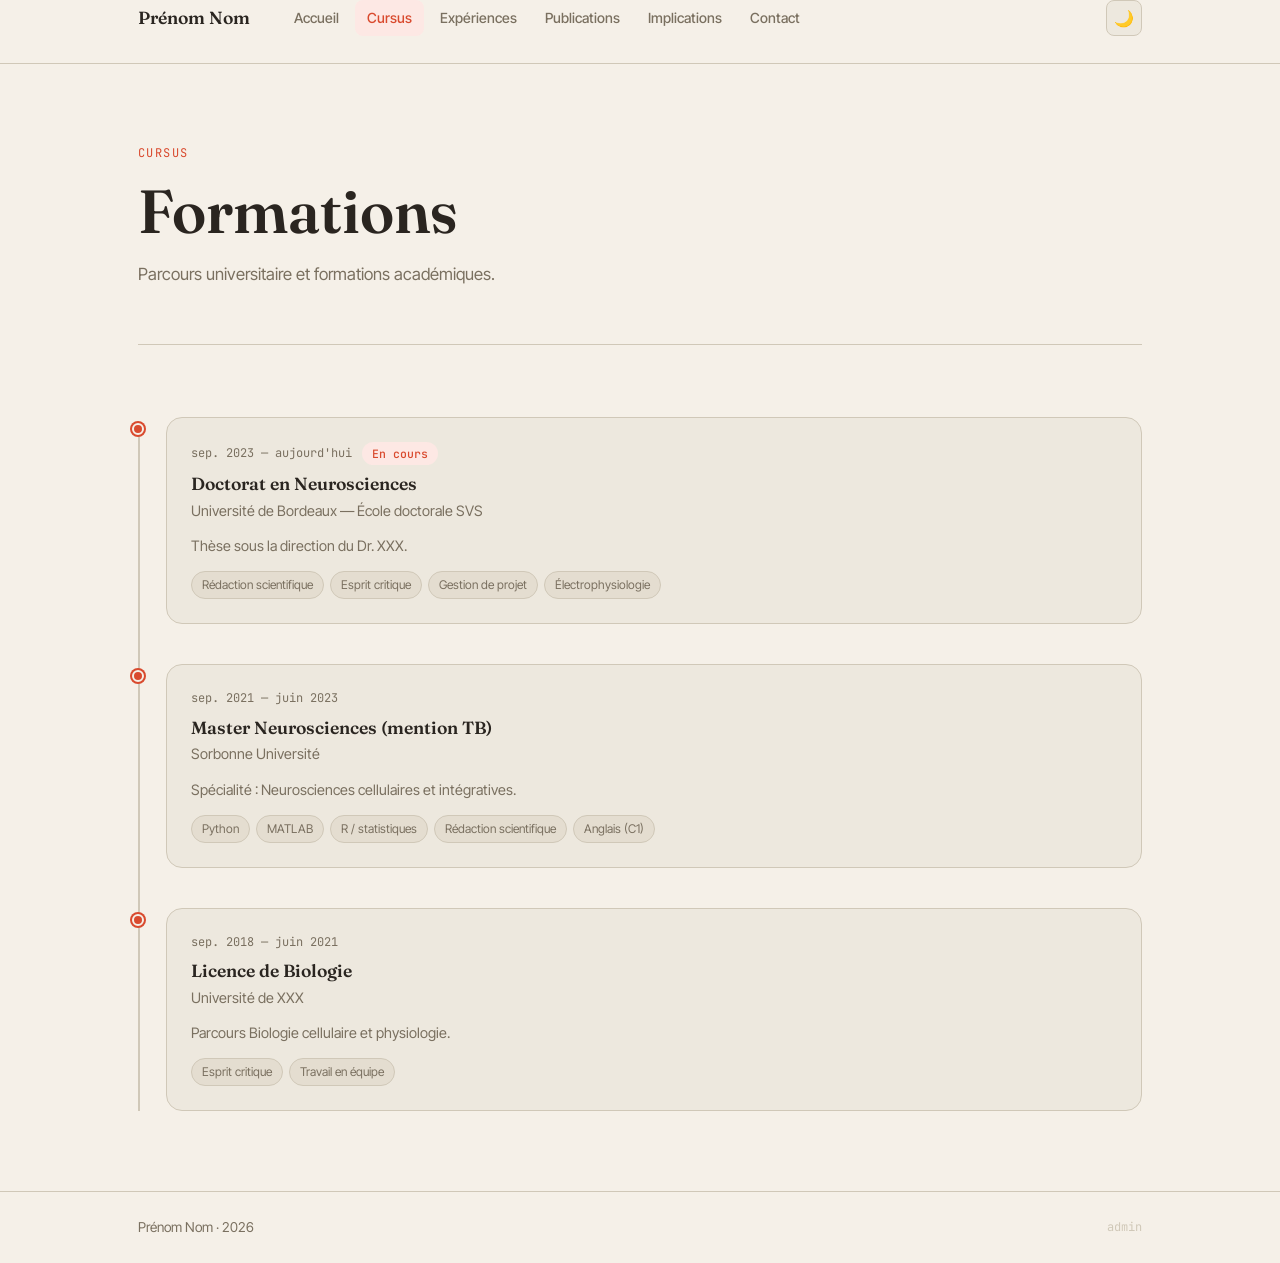
==== cursus.html @ 90a1e003 "commit de la v2" ====
<!DOCTYPE html>
<html lang="fr" data-theme="light">
<head>
  <meta charset="UTF-8">
  <meta name="viewport" content="width=device-width, initial-scale=1.0">
  <meta name="description" content="Cursus universitaire et formations">
  <title>Cursus — Portfolio</title>
  <link rel="preconnect" href="https://fonts.googleapis.com">
  <link rel="preconnect" href="https://fonts.gstatic.com" crossorigin>
  <link href="https://fonts.googleapis.com/css2?family=Fraunces:ital,opsz,wght@0,9..144,300..700;1,9..144,300..700&family=Inter+Tight:wght@400;500;600&family=JetBrains+Mono:wght@400;500&display=swap" rel="stylesheet">
  <link rel="stylesheet" href="style.css">
</head>
<body data-page="cursus">
  <header id="site-header"></header>
  <main id="main-content"></main>
  <footer id="site-footer"></footer>
  <div id="admin-panel"></div>
  <div id="toast-container" aria-live="polite"></div>
  <script src="app.js" defer></script>
</body>
</html>
---- style.css ----
/* =========================================================
   DESIGN TOKENS
   ========================================================= */
:root {
  --font-serif:  'Fraunces', Georgia, serif;
  --font-sans:   'Inter Tight', system-ui, sans-serif;
  --font-mono:   'JetBrains Mono', 'Fira Code', monospace;

  /* Light palette */
  --bg:          #f5f0e8;
  --surface:     #ede8de;
  --surface-2:   #e4ddd0;
  --border:      #d0c8b8;
  --text:        #2a2520;
  --text-muted:  #7a7060;
  --accent:      #d94a2e;
  --accent-2:    #1b4cf0;
  --accent-bg:   #fde8e4;
  --accent-2-bg: #e4ecff;

  --header-h:    64px;
  --radius:      8px;
  --radius-lg:   16px;
  --shadow:      0 2px 12px rgba(42,37,32,.08);
  --shadow-lg:   0 8px 40px rgba(42,37,32,.12);

  --transition:  .2s ease;
}

[data-theme="dark"] {
  --bg:          #141210;
  --surface:     #1e1b18;
  --surface-2:   #252220;
  --border:      #342f28;
  --text:        #e8e4dc;
  --text-muted:  #9a9080;
  --accent:      #ff6a4d;
  --accent-2:    #7aa2ff;
  --accent-bg:   #2a1a16;
  --accent-2-bg: #141e38;
}

/* =========================================================
   RESET & BASE
   ========================================================= */
*, *::before, *::after { box-sizing: border-box; margin: 0; padding: 0; }

html { scroll-behavior: smooth; scroll-padding-top: calc(var(--header-h) + 24px); }

body {
  font-family: var(--font-sans);
  font-size: clamp(15px, 1.6vw, 17px);
  background: var(--bg);
  color: var(--text);
  line-height: 1.65;
  min-height: 100vh;
  transition: background var(--transition), color var(--transition);
}

a { color: var(--accent-2); text-decoration: none; }
a:hover { text-decoration: underline; }

img { display: block; max-width: 100%; }

ul, ol { list-style: none; }

/* =========================================================
   TYPOGRAPHY
   ========================================================= */
h1, h2, h3, h4 {
  font-family: var(--font-serif);
  font-weight: 600;
  line-height: 1.2;
  color: var(--text);
}

h1 { font-size: clamp(2.4rem, 5vw, 3.8rem); }
h2 { font-size: clamp(1.8rem, 3vw, 2.4rem); }
h3 { font-size: clamp(1.2rem, 2vw, 1.5rem); }
h4 { font-size: 1rem; font-weight: 600; font-family: var(--font-sans); }

.mono { font-family: var(--font-mono); font-size: .82em; }

/* =========================================================
   LAYOUT
   ========================================================= */
.container {
  max-width: 1100px;
  margin: 0 auto;
  padding: 0 clamp(16px, 4vw, 48px);
}

.section {
  padding: clamp(64px, 8vw, 100px) 0;
}

.section-label {
  font-family: var(--font-mono);
  font-size: .75rem;
  text-transform: uppercase;
  letter-spacing: .12em;
  color: var(--accent);
  margin-bottom: 8px;
}

.section-title {
  margin-bottom: clamp(32px, 5vw, 56px);
}

.section-title h2 {
  margin-bottom: 4px;
}

.section-title p {
  color: var(--text-muted);
  max-width: 540px;
}

/* =========================================================
   HEADER & NAV
   ========================================================= */
#site-header {
  position: sticky;
  top: 0;
  z-index: 100;
  height: var(--header-h);
  background: var(--bg);
  border-bottom: 1px solid var(--border);
  backdrop-filter: blur(12px);
  -webkit-backdrop-filter: blur(12px);
  background: color-mix(in srgb, var(--bg) 85%, transparent);
}

.header-inner {
  display: flex;
  align-items: center;
  height: 100%;
  gap: 32px;
}

.brand {
  font-family: var(--font-serif);
  font-size: 1.1rem;
  font-weight: 600;
  color: var(--text);
  white-space: nowrap;
  flex-shrink: 0;
  cursor: default;
  user-select: none;
}
.brand:hover { text-decoration: none; color: var(--text); }

.nav {
  display: flex;
  align-items: center;
  gap: 4px;
  flex: 1;
}

.nav-link {
  font-size: .875rem;
  font-weight: 500;
  color: var(--text-muted);
  padding: 6px 12px;
  border-radius: var(--radius);
  transition: color var(--transition), background var(--transition);
  white-space: nowrap;
}

.nav-link:hover {
  color: var(--text);
  background: var(--surface);
  text-decoration: none;
}

.nav-link.active {
  color: var(--accent);
  background: var(--accent-bg);
}

.header-actions {
  display: flex;
  align-items: center;
  gap: 8px;
  margin-left: auto;
}

.btn-icon {
  width: 36px;
  height: 36px;
  border-radius: var(--radius);
  border: 1px solid var(--border);
  background: var(--surface);
  color: var(--text-muted);
  cursor: pointer;
  display: flex;
  align-items: center;
  justify-content: center;
  font-size: 1rem;
  transition: background var(--transition), color var(--transition);
}

.btn-icon:hover {
  background: var(--surface-2);
  color: var(--text);
}

/* Mobile nav */
.nav-toggle {
  display: none;
  width: 36px;
  height: 36px;
  border-radius: var(--radius);
  border: 1px solid var(--border);
  background: var(--surface);
  color: var(--text);
  cursor: pointer;
  align-items: center;
  justify-content: center;
  font-size: 1.2rem;
  margin-left: auto;
}

@media (max-width: 768px) {
  .nav {
    display: none;
    position: absolute;
    top: var(--header-h);
    left: 0;
    right: 0;
    background: var(--bg);
    border-bottom: 1px solid var(--border);
    flex-direction: column;
    padding: 12px 16px;
    gap: 4px;
    align-items: stretch;
  }
  .nav.open { display: flex; }
  .nav-toggle { display: flex; }
  .header-actions { margin-left: 0; }
}

/* =========================================================
   FOOTER
   ========================================================= */
#site-footer {
  border-top: 1px solid var(--border);
  padding: 24px 0;
  color: var(--text-muted);
  font-size: .85rem;
}

.footer-inner {
  display: flex;
  align-items: center;
  justify-content: space-between;
  gap: 16px;
  flex-wrap: wrap;
}

.footer-hint {
  font-family: var(--font-mono);
  font-size: .75rem;
  color: var(--border);
  cursor: default;
}

/* =========================================================
   PAGE HERO (inner pages)
   ========================================================= */
.page-hero {
  padding: clamp(48px, 7vw, 80px) 0 clamp(40px, 5vw, 56px);
  border-bottom: 1px solid var(--border);
  margin-bottom: clamp(48px, 7vw, 72px);
}

.page-hero .section-label { margin-bottom: 12px; }
.page-hero h1 { margin-bottom: 12px; }
.page-hero p { color: var(--text-muted); max-width: 600px; font-size: 1.05rem; }

/* =========================================================
   HOME — HERO
   ========================================================= */
.hero {
  padding: clamp(72px, 10vw, 120px) 0 clamp(56px, 7vw, 80px);
}

.hero-inner {
  display: grid;
  grid-template-columns: 1fr auto;
  gap: 48px;
  align-items: start;
}

.hero-status {
  display: inline-flex;
  align-items: center;
  gap: 8px;
  background: var(--surface);
  border: 1px solid var(--border);
  padding: 6px 14px;
  border-radius: 100px;
  font-size: .8rem;
  font-family: var(--font-mono);
  margin-bottom: 24px;
  color: var(--text-muted);
}

.pulse {
  width: 8px;
  height: 8px;
  border-radius: 50%;
  background: #22c55e;
  flex-shrink: 0;
  animation: pulse 2s infinite;
}

@keyframes pulse {
  0%, 100% { opacity: 1; transform: scale(1); }
  50% { opacity: .5; transform: scale(.8); }
}

.hero h1 { margin-bottom: 24px; }

.hero-meta {
  display: flex;
  flex-direction: column;
  gap: 6px;
  margin-bottom: 32px;
}

.hero-meta-item {
  display: flex;
  align-items: center;
  gap: 10px;
  font-size: .875rem;
  color: var(--text-muted);
}

.hero-meta-item .icon { font-size: 1rem; }

.hero-cta {
  display: flex;
  gap: 12px;
  flex-wrap: wrap;
}

.btn {
  display: inline-flex;
  align-items: center;
  gap: 8px;
  padding: 10px 20px;
  border-radius: var(--radius);
  font-size: .875rem;
  font-weight: 500;
  cursor: pointer;
  transition: all var(--transition);
  border: 1px solid transparent;
  text-decoration: none;
  font-family: var(--font-sans);
}

.btn-primary {
  background: var(--accent);
  color: #fff;
}
.btn-primary:hover {
  opacity: .9;
  text-decoration: none;
  color: #fff;
}

.btn-secondary {
  background: var(--surface);
  border-color: var(--border);
  color: var(--text);
}
.btn-secondary:hover {
  background: var(--surface-2);
  text-decoration: none;
  color: var(--text);
}

.hero-aside {
  padding: 20px;
  background: var(--surface);
  border: 1px solid var(--border);
  border-radius: var(--radius-lg);
  min-width: 220px;
}

.hero-aside-title {
  font-family: var(--font-mono);
  font-size: .7rem;
  text-transform: uppercase;
  letter-spacing: .1em;
  color: var(--text-muted);
  margin-bottom: 12px;
}

.hero-fact {
  display: flex;
  gap: 10px;
  padding: 8px 0;
  border-bottom: 1px solid var(--border);
  font-size: .82rem;
}
.hero-fact:last-child { border-bottom: none; }
.hero-fact-label { color: var(--text-muted); min-width: 60px; flex-shrink: 0; }
.hero-fact-value { font-weight: 500; word-break: break-all; }

@media (max-width: 768px) {
  .hero-inner { grid-template-columns: 1fr; }
  .hero-aside { display: none; }
}

/* =========================================================
   ABOUT
   ========================================================= */
.about-grid {
  display: grid;
  grid-template-columns: 1fr 320px;
  gap: 48px;
  align-items: start;
}

.about-text p {
  margin-bottom: 16px;
  font-size: 1.05rem;
  line-height: 1.75;
}
.about-text p:last-child { margin-bottom: 0; }

.about-facts {
  background: var(--surface);
  border: 1px solid var(--border);
  border-radius: var(--radius-lg);
  padding: 20px;
}

.about-fact {
  display: flex;
  flex-direction: column;
  padding: 10px 0;
  border-bottom: 1px solid var(--border);
  font-size: .85rem;
}
.about-fact:last-child { border-bottom: none; }
.about-fact-label {
  font-family: var(--font-mono);
  font-size: .7rem;
  text-transform: uppercase;
  letter-spacing: .08em;
  color: var(--text-muted);
  margin-bottom: 2px;
}
.about-fact-value { font-weight: 500; }

@media (max-width: 768px) {
  .about-grid { grid-template-columns: 1fr; }
}

/* =========================================================
   SKILLS
   ========================================================= */
.skills-layout {
  display: grid;
  grid-template-columns: 1fr 1fr;
  gap: 32px;
  align-items: start;
}

.graph-container {
  background: var(--surface);
  border: 1px solid var(--border);
  border-radius: var(--radius-lg);
  overflow: hidden;
  position: relative;
  height: 400px;
}

.graph-hint {
  position: absolute;
  bottom: 12px;
  left: 0;
  right: 0;
  text-align: center;
  font-size: .72rem;
  color: var(--text-muted);
  font-family: var(--font-mono);
  pointer-events: none;
}

.graph-container svg { width: 100%; height: 100%; }

.skill-categories { display: flex; flex-direction: column; gap: 16px; }

.skill-card {
  background: var(--surface);
  border: 1px solid var(--border);
  border-radius: var(--radius-lg);
  padding: 20px;
}

.skill-card-title {
  font-size: .75rem;
  font-family: var(--font-mono);
  text-transform: uppercase;
  letter-spacing: .1em;
  color: var(--text-muted);
  margin-bottom: 14px;
}

.skill-tags {
  display: flex;
  flex-wrap: wrap;
  gap: 8px;
}

.skill-tag {
  display: inline-flex;
  align-items: center;
  gap: 6px;
  padding: 5px 12px;
  border-radius: 100px;
  font-size: .8rem;
  font-weight: 500;
  cursor: pointer;
  transition: all var(--transition);
  border: 1px solid transparent;
}

.skill-tag[data-category="hard"] {
  background: var(--accent-bg);
  color: var(--accent);
  border-color: color-mix(in srgb, var(--accent) 20%, transparent);
}
.skill-tag[data-category="soft"] {
  background: var(--accent-2-bg);
  color: var(--accent-2);
  border-color: color-mix(in srgb, var(--accent-2) 20%, transparent);
}
.skill-tag[data-category="language"] {
  background: var(--surface-2);
  color: var(--text-muted);
  border-color: var(--border);
}

.skill-tag.selected, .skill-tag:hover {
  transform: scale(1.04);
  box-shadow: var(--shadow);
}

.skill-tag .level {
  font-family: var(--font-mono);
  font-size: .68rem;
  opacity: .7;
}

@media (max-width: 900px) {
  .skills-layout { grid-template-columns: 1fr; }
  .graph-container { height: 320px; }
}

/* =========================================================
   TIMELINE (Cursus & Experiences pages)
   ========================================================= */
.timeline {
  position: relative;
  padding-left: 28px;
}

.timeline::before {
  content: '';
  position: absolute;
  left: 0;
  top: 8px;
  bottom: 0;
  width: 2px;
  background: var(--border);
}

.timeline-item {
  position: relative;
  padding-bottom: 40px;
}
.timeline-item:last-child { padding-bottom: 0; }

.timeline-dot {
  position: absolute;
  left: -34px;
  top: 6px;
  width: 12px;
  height: 12px;
  border-radius: 50%;
  background: var(--accent);
  border: 2px solid var(--bg);
  box-shadow: 0 0 0 2px var(--accent);
}

.timeline-dot.ongoing {
  background: var(--accent);
  animation: pulse 2s infinite;
}

.timeline-card {
  background: var(--surface);
  border: 1px solid var(--border);
  border-radius: var(--radius-lg);
  padding: 24px;
  transition: box-shadow var(--transition), border-color var(--transition);
}

.timeline-card:hover {
  box-shadow: var(--shadow);
  border-color: var(--accent);
}

.timeline-card.dim { opacity: .4; }
.timeline-card.highlight { border-color: var(--accent); box-shadow: 0 0 0 2px var(--accent-bg); }

.timeline-meta {
  display: flex;
  align-items: center;
  gap: 10px;
  margin-bottom: 8px;
  flex-wrap: wrap;
}

.timeline-date {
  font-family: var(--font-mono);
  font-size: .75rem;
  color: var(--text-muted);
}

.timeline-badge {
  display: inline-block;
  padding: 2px 10px;
  border-radius: 100px;
  font-size: .72rem;
  font-weight: 500;
  font-family: var(--font-mono);
  background: var(--accent-bg);
  color: var(--accent);
}

.timeline-card h3 { margin-bottom: 4px; font-size: 1.1rem; }
.timeline-org { color: var(--text-muted); font-size: .9rem; margin-bottom: 12px; }
.timeline-org .location { font-family: var(--font-mono); font-size: .8rem; }

.timeline-desc { color: var(--text-muted); font-size: .9rem; line-height: 1.6; margin-bottom: 14px; }

.timeline-skills {
  display: flex;
  flex-wrap: wrap;
  gap: 6px;
}

.timeline-skill-tag {
  padding: 3px 10px;
  border-radius: 100px;
  font-size: .75rem;
  cursor: pointer;
  border: 1px solid var(--border);
  background: var(--surface-2);
  color: var(--text-muted);
  transition: all var(--transition);
}
.timeline-skill-tag:hover, .timeline-skill-tag.active {
  background: var(--accent-bg);
  color: var(--accent);
  border-color: var(--accent);
}

/* =========================================================
   PUBLICATIONS
   ========================================================= */
.pub-filters {
  display: flex;
  gap: 8px;
  flex-wrap: wrap;
  margin-bottom: 32px;
}

.pub-filter {
  padding: 6px 16px;
  border-radius: 100px;
  font-size: .82rem;
  font-weight: 500;
  border: 1px solid var(--border);
  background: var(--surface);
  color: var(--text-muted);
  cursor: pointer;
  transition: all var(--transition);
  font-family: var(--font-sans);
}
.pub-filter:hover, .pub-filter.active {
  background: var(--accent-bg);
  border-color: var(--accent);
  color: var(--accent);
}

.pub-list { display: flex; flex-direction: column; gap: 16px; }

.pub-card {
  background: var(--surface);
  border: 1px solid var(--border);
  border-radius: var(--radius-lg);
  padding: 24px;
  display: grid;
  grid-template-columns: 80px 1fr;
  gap: 20px;
  transition: box-shadow var(--transition), border-color var(--transition);
}

.pub-card:hover { box-shadow: var(--shadow); border-color: var(--accent-2); }
.pub-card.dim { opacity: .4; }
.pub-card.highlight { border-color: var(--accent-2); box-shadow: 0 0 0 2px var(--accent-2-bg); }

.pub-year {
  font-family: var(--font-serif);
  font-size: 2rem;
  font-weight: 600;
  color: var(--text-muted);
  line-height: 1;
  padding-top: 4px;
}

.pub-venue-badge {
  display: inline-block;
  padding: 2px 10px;
  border-radius: 100px;
  font-size: .72rem;
  font-family: var(--font-mono);
  background: var(--accent-2-bg);
  color: var(--accent-2);
  margin-bottom: 8px;
}
.pub-venue-badge.preprint { background: var(--surface-2); color: var(--text-muted); }

.pub-title { font-weight: 600; margin-bottom: 6px; font-size: 1rem; }
.pub-authors { font-size: .85rem; color: var(--text-muted); margin-bottom: 12px; font-style: italic; }

.pub-actions {
  display: flex;
  gap: 10px;
  align-items: center;
  flex-wrap: wrap;
}

.pub-link {
  display: inline-flex;
  align-items: center;
  gap: 5px;
  font-size: .8rem;
  font-weight: 500;
  padding: 5px 12px;
  border-radius: var(--radius);
  border: 1px solid var(--border);
  background: var(--surface-2);
  color: var(--text-muted);
  transition: all var(--transition);
}
.pub-link:hover {
  border-color: var(--accent-2);
  color: var(--accent-2);
  background: var(--accent-2-bg);
  text-decoration: none;
}

.pub-skills { display: flex; flex-wrap: wrap; gap: 5px; }

@media (max-width: 600px) {
  .pub-card { grid-template-columns: 1fr; gap: 8px; }
  .pub-year { font-size: 1.2rem; }
}

/* =========================================================
   IMPLICATIONS
   ========================================================= */
.impl-section-title {
  font-size: 1rem;
  font-family: var(--font-mono);
  text-transform: uppercase;
  letter-spacing: .1em;
  color: var(--text-muted);
  padding-bottom: 12px;
  border-bottom: 1px solid var(--border);
  margin-bottom: 20px;
  display: flex;
  align-items: center;
  gap: 10px;
}

.impl-section-title .icon { font-size: 1.1rem; }

.impl-group { margin-bottom: 48px; }
.impl-group:last-child { margin-bottom: 0; }

.impl-grid { display: flex; flex-direction: column; gap: 14px; }

.impl-card {
  background: var(--surface);
  border: 1px solid var(--border);
  border-radius: var(--radius-lg);
  padding: 20px 24px;
  display: flex;
  gap: 16px;
  align-items: flex-start;
  transition: box-shadow var(--transition);
}
.impl-card:hover { box-shadow: var(--shadow); }

.impl-icon {
  width: 40px;
  height: 40px;
  border-radius: var(--radius);
  display: flex;
  align-items: center;
  justify-content: center;
  font-size: 1.2rem;
  flex-shrink: 0;
}
.impl-icon.scientific { background: var(--accent-bg); }
.impl-icon.public { background: var(--accent-2-bg); }
.impl-icon.funding { background: color-mix(in srgb, #22c55e 15%, var(--bg)); }

.impl-body { flex: 1; min-width: 0; }
.impl-title { font-weight: 600; margin-bottom: 3px; }
.impl-org { font-size: .85rem; color: var(--text-muted); margin-bottom: 6px; }
.impl-role {
  display: inline-block;
  padding: 2px 10px;
  border-radius: 100px;
  font-size: .75rem;
  font-family: var(--font-mono);
  background: var(--surface-2);
  color: var(--text-muted);
  border: 1px solid var(--border);
  margin-bottom: 8px;
}
.impl-desc { font-size: .87rem; color: var(--text-muted); line-height: 1.55; }

.impl-date {
  font-family: var(--font-mono);
  font-size: .72rem;
  color: var(--text-muted);
  white-space: nowrap;
  flex-shrink: 0;
  padding-top: 4px;
}

/* Funding cards */
.funding-grid {
  display: grid;
  grid-template-columns: repeat(auto-fill, minmax(280px, 1fr));
  gap: 16px;
}

.funding-card {
  background: var(--surface);
  border: 1px solid var(--border);
  border-radius: var(--radius-lg);
  padding: 24px;
  border-left: 4px solid #22c55e;
  transition: box-shadow var(--transition);
}
.funding-card:hover { box-shadow: var(--shadow); }

.funding-amount {
  font-family: var(--font-serif);
  font-size: 1.5rem;
  font-weight: 600;
  color: var(--text);
  margin-bottom: 4px;
}

.funding-title { font-weight: 600; margin-bottom: 4px; font-size: .95rem; }
.funding-org { font-size: .83rem; color: var(--text-muted); margin-bottom: 10px; }
.funding-period { font-family: var(--font-mono); font-size: .75rem; color: var(--text-muted); }
.funding-desc { font-size: .85rem; color: var(--text-muted); margin-top: 10px; line-height: 1.5; }

/* =========================================================
   CONTACT
   ========================================================= */
.contact-grid {
  display: grid;
  grid-template-columns: 1fr 1fr;
  gap: 48px;
  align-items: start;
}

.contact-intro { font-size: 1.05rem; line-height: 1.75; color: var(--text-muted); margin-bottom: 24px; }

.contact-email-btn {
  display: inline-flex;
  align-items: center;
  gap: 10px;
  padding: 14px 24px;
  background: var(--accent);
  color: #fff;
  border-radius: var(--radius-lg);
  font-weight: 600;
  font-size: 1rem;
  transition: opacity var(--transition);
  margin-bottom: 32px;
}
.contact-email-btn:hover { opacity: .9; text-decoration: none; color: #fff; }

.social-links { display: flex; flex-direction: column; gap: 10px; }

.social-link {
  display: flex;
  align-items: center;
  gap: 14px;
  padding: 14px 18px;
  background: var(--surface);
  border: 1px solid var(--border);
  border-radius: var(--radius-lg);
  transition: all var(--transition);
}
.social-link:hover {
  border-color: var(--accent-2);
  background: var(--accent-2-bg);
  text-decoration: none;
}

.social-link-icon {
  width: 36px;
  height: 36px;
  background: var(--surface-2);
  border-radius: var(--radius);
  display: flex;
  align-items: center;
  justify-content: center;
  font-size: 1.1rem;
  flex-shrink: 0;
}

.social-link-info { flex: 1; }
.social-link-name { font-weight: 600; font-size: .9rem; color: var(--text); display: block; }
.social-link-handle { font-size: .8rem; color: var(--text-muted); font-family: var(--font-mono); }

.contact-aside {
  background: var(--surface);
  border: 1px solid var(--border);
  border-radius: var(--radius-lg);
  padding: 28px;
}
.contact-aside h3 { margin-bottom: 16px; font-size: 1.1rem; }

.contact-detail {
  display: flex;
  gap: 12px;
  padding: 10px 0;
  border-bottom: 1px solid var(--border);
  font-size: .87rem;
}
.contact-detail:last-child { border-bottom: none; }
.contact-detail-icon { font-size: 1rem; flex-shrink: 0; color: var(--text-muted); }
.contact-detail-content { flex: 1; }
.contact-detail-label { font-family: var(--font-mono); font-size: .7rem; text-transform: uppercase; letter-spacing: .08em; color: var(--text-muted); display: block; margin-bottom: 2px; }
.contact-detail-value { font-weight: 500; }

@media (max-width: 768px) {
  .contact-grid { grid-template-columns: 1fr; }
}

/* =========================================================
   SCROLL REVEAL
   ========================================================= */
.reveal {
  opacity: 0;
  transform: translateY(20px);
  transition: opacity .5s ease, transform .5s ease;
}
.reveal.visible {
  opacity: 1;
  transform: none;
}

/* =========================================================
   ADMIN — OVERLAY & PANEL
   ========================================================= */
#admin-panel { display: contents; }

.admin-lock {
  position: fixed;
  inset: 0;
  background: rgba(0,0,0,.6);
  backdrop-filter: blur(8px);
  z-index: 1000;
  display: flex;
  align-items: center;
  justify-content: center;
}

.admin-lock-box {
  background: var(--surface);
  border: 1px solid var(--border);
  border-radius: var(--radius-lg);
  padding: 40px 32px;
  width: min(400px, 90vw);
  box-shadow: var(--shadow-lg);
}

.admin-lock-box h2 { margin-bottom: 8px; font-size: 1.4rem; }
.admin-lock-box p { color: var(--text-muted); font-size: .9rem; margin-bottom: 24px; }

.input {
  width: 100%;
  padding: 10px 14px;
  border-radius: var(--radius);
  border: 1px solid var(--border);
  background: var(--bg);
  color: var(--text);
  font-family: var(--font-sans);
  font-size: .95rem;
  outline: none;
  transition: border-color var(--transition);
  margin-bottom: 12px;
}
.input:focus { border-color: var(--accent-2); }

.lock-actions { display: flex; gap: 10px; }

.admin-panel-overlay {
  position: fixed;
  inset: 0;
  background: rgba(0,0,0,.4);
  z-index: 900;
  backdrop-filter: blur(4px);
}

.admin-panel-drawer {
  position: fixed;
  top: 0;
  right: 0;
  bottom: 0;
  width: min(640px, 95vw);
  background: var(--bg);
  border-left: 1px solid var(--border);
  z-index: 901;
  display: flex;
  flex-direction: column;
  box-shadow: var(--shadow-lg);
}

.admin-panel-header {
  display: flex;
  align-items: center;
  justify-content: space-between;
  padding: 16px 24px;
  border-bottom: 1px solid var(--border);
  flex-shrink: 0;
}

.admin-panel-header h2 { font-size: 1.1rem; }

.admin-status {
  font-family: var(--font-mono);
  font-size: .75rem;
  color: var(--text-muted);
}
.admin-status.dirty { color: var(--accent); }
.admin-status.saving { color: var(--accent-2); }
.admin-status.saved { color: #22c55e; }
.admin-status.error { color: var(--accent); }

.admin-tabs {
  display: flex;
  border-bottom: 1px solid var(--border);
  overflow-x: auto;
  flex-shrink: 0;
}

.admin-tab {
  padding: 10px 16px;
  font-size: .82rem;
  font-weight: 500;
  color: var(--text-muted);
  cursor: pointer;
  border-bottom: 2px solid transparent;
  white-space: nowrap;
  background: none;
  border-top: none;
  border-left: none;
  border-right: none;
  transition: color var(--transition), border-color var(--transition);
  font-family: var(--font-sans);
}
.admin-tab:hover { color: var(--text); }
.admin-tab.active { color: var(--accent); border-bottom-color: var(--accent); }

.admin-tab-content {
  flex: 1;
  overflow-y: auto;
  padding: 20px 24px;
}

/* Admin form */
.admin-form { display: flex; flex-direction: column; gap: 14px; }

.field-group { display: flex; flex-direction: column; gap: 5px; }
.field-group label { font-size: .8rem; font-weight: 500; color: var(--text-muted); font-family: var(--font-mono); text-transform: uppercase; letter-spacing: .06em; }

.textarea {
  width: 100%;
  padding: 10px 14px;
  border-radius: var(--radius);
  border: 1px solid var(--border);
  background: var(--bg);
  color: var(--text);
  font-family: var(--font-sans);
  font-size: .9rem;
  outline: none;
  resize: vertical;
  min-height: 80px;
  transition: border-color var(--transition);
}
.textarea:focus { border-color: var(--accent-2); }

.select {
  width: 100%;
  padding: 10px 14px;
  border-radius: var(--radius);
  border: 1px solid var(--border);
  background: var(--bg);
  color: var(--text);
  font-family: var(--font-sans);
  font-size: .9rem;
  outline: none;
  appearance: none;
  cursor: pointer;
  transition: border-color var(--transition);
}
.select:focus { border-color: var(--accent-2); }

.form-row { display: grid; grid-template-columns: 1fr 1fr; gap: 12px; }

.admin-section-header {
  display: flex;
  align-items: center;
  justify-content: space-between;
  margin-bottom: 16px;
}
.admin-section-header h3 { font-size: 1rem; }

.admin-list { display: flex; flex-direction: column; gap: 10px; margin-bottom: 20px; }

.admin-list-item {
  display: flex;
  align-items: flex-start;
  gap: 10px;
  padding: 12px 14px;
  background: var(--surface);
  border: 1px solid var(--border);
  border-radius: var(--radius);
}

.admin-list-item-body { flex: 1; min-width: 0; }
.admin-list-item-title { font-weight: 600; font-size: .9rem; margin-bottom: 2px; overflow: hidden; text-overflow: ellipsis; white-space: nowrap; }
.admin-list-item-sub { font-size: .78rem; color: var(--text-muted); font-family: var(--font-mono); }

.admin-list-item-actions { display: flex; gap: 6px; flex-shrink: 0; }

.btn-admin {
  padding: 5px 10px;
  border-radius: var(--radius);
  font-size: .78rem;
  font-weight: 500;
  cursor: pointer;
  border: 1px solid var(--border);
  background: var(--surface-2);
  color: var(--text-muted);
  font-family: var(--font-sans);
  transition: all var(--transition);
}
.btn-admin:hover { background: var(--accent-bg); color: var(--accent); border-color: var(--accent); }
.btn-admin.danger:hover { background: var(--accent-bg); color: var(--accent); }
.btn-admin.primary {
  background: var(--accent);
  color: #fff;
  border-color: var(--accent);
}
.btn-admin.primary:hover { opacity: .85; }

.admin-form-section {
  background: var(--surface);
  border: 1px solid var(--border);
  border-radius: var(--radius-lg);
  padding: 20px;
  margin-top: 16px;
}
.admin-form-section h4 { margin-bottom: 16px; font-size: .9rem; color: var(--text-muted); font-family: var(--font-mono); text-transform: uppercase; letter-spacing: .08em; }

.admin-form-actions { display: flex; gap: 10px; margin-top: 4px; }

.skill-checkbox-grid {
  display: grid;
  grid-template-columns: repeat(auto-fill, minmax(180px, 1fr));
  gap: 6px;
  max-height: 200px;
  overflow-y: auto;
  border: 1px solid var(--border);
  border-radius: var(--radius);
  padding: 10px;
  background: var(--bg);
}

.skill-checkbox-label {
  display: flex;
  align-items: center;
  gap: 7px;
  font-size: .82rem;
  cursor: pointer;
  padding: 4px 6px;
  border-radius: var(--radius);
  transition: background var(--transition);
}
.skill-checkbox-label:hover { background: var(--surface); }
.skill-checkbox-label input { accent-color: var(--accent); }

.admin-divider {
  border: none;
  border-top: 1px solid var(--border);
  margin: 20px 0;
}

.sync-row { display: flex; flex-direction: column; gap: 14px; }
.sync-actions { display: flex; gap: 10px; flex-wrap: wrap; }

.badge {
  display: inline-block;
  padding: 2px 8px;
  border-radius: 100px;
  font-size: .7rem;
  font-family: var(--font-mono);
}
.badge.scientific { background: var(--accent-bg); color: var(--accent); }
.badge.public { background: var(--accent-2-bg); color: var(--accent-2); }
.badge.funding { background: color-mix(in srgb, #22c55e 15%, var(--bg)); color: #16a34a; }

/* =========================================================
   TOAST
   ========================================================= */
#toast-container {
  position: fixed;
  bottom: 24px;
  right: 24px;
  z-index: 2000;
  display: flex;
  flex-direction: column;
  gap: 10px;
  pointer-events: none;
}

.toast {
  background: var(--surface);
  border: 1px solid var(--border);
  border-radius: var(--radius-lg);
  padding: 12px 18px;
  font-size: .875rem;
  box-shadow: var(--shadow-lg);
  animation: slideIn .3s ease;
  pointer-events: auto;
  max-width: 300px;
}

.toast.success { border-left: 4px solid #22c55e; }
.toast.error   { border-left: 4px solid var(--accent); }
.toast.info    { border-left: 4px solid var(--accent-2); }

@keyframes slideIn {
  from { opacity: 0; transform: translateX(20px); }
  to   { opacity: 1; transform: translateX(0); }
}

/* =========================================================
   UTILITIES
   ========================================================= */
.hidden { display: none !important; }
.text-muted { color: var(--text-muted); }
.text-accent { color: var(--accent); }
.mt-4 { margin-top: 16px; }
.empty-state {
  text-align: center;
  padding: 40px 20px;
  color: var(--text-muted);
  font-style: italic;
  font-size: .9rem;
}
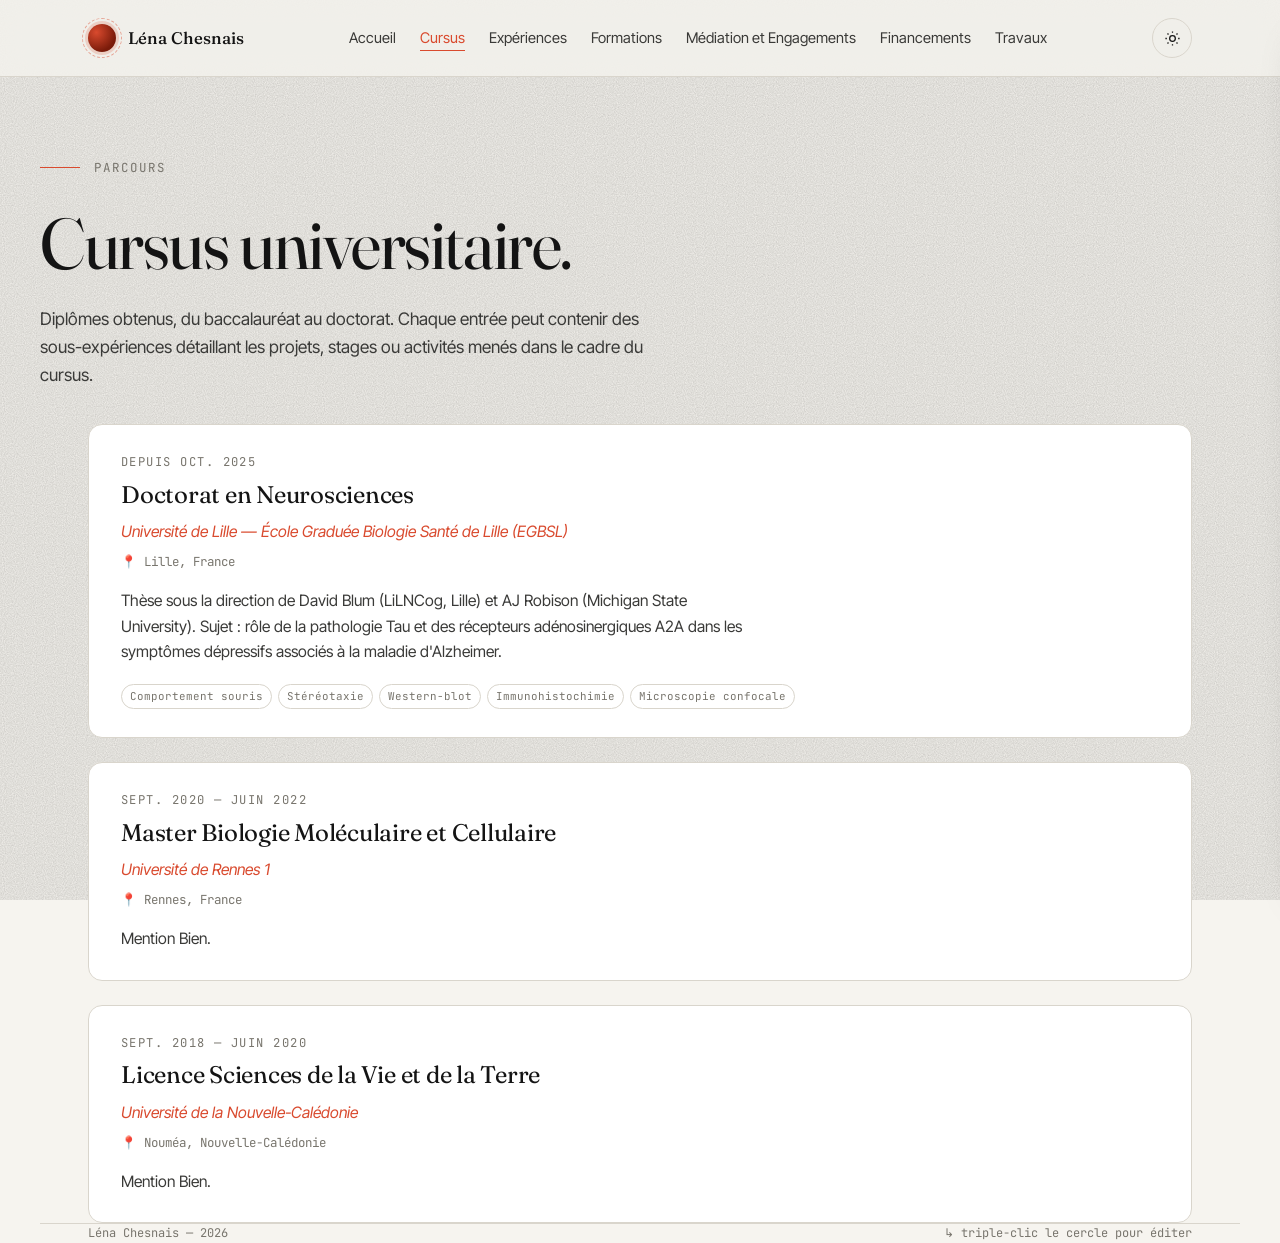
==== commit a97e2e06: "phase3 finie" ====
--- a/cursus.html
+++ b/cursus.html
@@ -1,21 +1,41 @@
 <!DOCTYPE html>
 <html lang="fr" data-theme="light">
 <head>
-  <meta charset="UTF-8">
-  <meta name="viewport" content="width=device-width, initial-scale=1.0">
-  <meta name="description" content="Cursus universitaire et formations">
-  <title>Cursus — Portfolio</title>
-  <link rel="preconnect" href="https://fonts.googleapis.com">
-  <link rel="preconnect" href="https://fonts.gstatic.com" crossorigin>
-  <link href="https://fonts.googleapis.com/css2?family=Fraunces:ital,opsz,wght@0,9..144,300..700;1,9..144,300..700&family=Inter+Tight:wght@400;500;600&family=JetBrains+Mono:wght@400;500&display=swap" rel="stylesheet">
-  <link rel="stylesheet" href="style.css">
+<meta charset="UTF-8" />
+<meta name="viewport" content="width=device-width, initial-scale=1.0" />
+<title>Cursus Universitaire · Portfolio</title>
+<meta name="description" content="Cursus universitaire — diplômes obtenus." />
+
+<link rel="preconnect" href="https://fonts.googleapis.com">
+<link rel="preconnect" href="https://fonts.gstatic.com" crossorigin>
+<link href="https://fonts.googleapis.com/css2?family=Fraunces:ital,opsz,wght@0,9..144,300;0,9..144,400;0,9..144,500;0,9..144,600;1,9..144,400;1,9..144,500&family=Inter+Tight:wght@300;400;500;600;700&family=JetBrains+Mono:wght@400;500&display=swap" rel="stylesheet">
+
+<link rel="stylesheet" href="style.css">
 </head>
-<body data-page="cursus">
-  <header id="site-header"></header>
-  <main id="main-content"></main>
-  <footer id="site-footer"></footer>
-  <div id="admin-panel"></div>
-  <div id="toast-container" aria-live="polite"></div>
-  <script src="app.js" defer></script>
+<body>
+
+<header id="siteHeader"></header>
+
+<main id="top">
+  <section class="page-head wrap">
+    <div class="section-label">Parcours</div>
+    <h1 class="page-title">Cursus universitaire.</h1>
+    <p class="page-intro">Diplômes obtenus, du baccalauréat au doctorat. Chaque entrée peut contenir des sous-expériences détaillant les projets, stages ou activités menés dans le cadre du cursus.</p>
+  </section>
+
+  <section class="wrap">
+    <div class="entries" id="cursusList"></div>
+  </section>
+</main>
+
+<footer class="wrap">
+  <div><span id="footName"></span> — <span id="footYear"></span></div>
+  <div class="admin-hint">↳ triple-clic le cercle pour éditer</div>
+</footer>
+
+<div id="adminUI"></div>
+
+<script>window.__PORTFOLIO_PAGE__ = { active: "cursus" };</script>
+<script src="app.js"></script>
 </body>
 </html>
--- a/style.css
+++ b/style.css
@@ -1,1292 +1,728 @@
-/* =========================================================
-   DESIGN TOKENS
-   ========================================================= */
+/* ============================================================
+   THÈME — VARIABLES CSS
+   ============================================================ */
 :root {
-  --font-serif:  'Fraunces', Georgia, serif;
-  --font-sans:   'Inter Tight', system-ui, sans-serif;
-  --font-mono:   'JetBrains Mono', 'Fira Code', monospace;
-
-  /* Light palette */
-  --bg:          #f5f0e8;
-  --surface:     #ede8de;
-  --surface-2:   #e4ddd0;
-  --border:      #d0c8b8;
-  --text:        #2a2520;
-  --text-muted:  #7a7060;
-  --accent:      #d94a2e;
-  --accent-2:    #1b4cf0;
-  --accent-bg:   #fde8e4;
-  --accent-2-bg: #e4ecff;
-
-  --header-h:    64px;
-  --radius:      8px;
-  --radius-lg:   16px;
-  --shadow:      0 2px 12px rgba(42,37,32,.08);
-  --shadow-lg:   0 8px 40px rgba(42,37,32,.12);
-
-  --transition:  .2s ease;
-}
-
-[data-theme="dark"] {
-  --bg:          #141210;
-  --surface:     #1e1b18;
-  --surface-2:   #252220;
-  --border:      #342f28;
-  --text:        #e8e4dc;
-  --text-muted:  #9a9080;
-  --accent:      #ff6a4d;
-  --accent-2:    #7aa2ff;
-  --accent-bg:   #2a1a16;
-  --accent-2-bg: #141e38;
-}
-
-/* =========================================================
-   RESET & BASE
-   ========================================================= */
-*, *::before, *::after { box-sizing: border-box; margin: 0; padding: 0; }
-
-html { scroll-behavior: smooth; scroll-padding-top: calc(var(--header-h) + 24px); }
-
+  --bg:        #f6f4ef;
+  --bg-elev:   #ffffff;
+  --surface:   #efece5;
+  --ink:       #141414;
+  --ink-soft:  #3a3a38;
+  --muted:     #78756d;
+  --line:      #d9d5cc;
+  --accent:    #d94a2e;
+  --accent-2:  #1b4cf0;
+  --highlight: #fff2a8;
+  --shadow:    0 20px 40px -24px rgba(20,20,20,.22);
+
+  --radius:    14px;
+  --radius-sm: 8px;
+  --maxw:      1200px;
+  --ease:      cubic-bezier(.22,.61,.36,1);
+  --t-fast:    .2s;
+  --t:         .45s;
+}
+html[data-theme="dark"] {
+  --bg:        #0e0f10;
+  --bg-elev:   #17191b;
+  --surface:   #1c1e20;
+  --ink:       #f2efe8;
+  --ink-soft:  #cfccc4;
+  --muted:     #8d8a82;
+  --line:      #2a2d30;
+  --accent:    #ff6a4d;
+  --accent-2:  #7aa2ff;
+  --highlight: #3a3616;
+  --shadow:    0 20px 40px -24px rgba(0,0,0,.7);
+}
+
+* { box-sizing: border-box; margin: 0; padding: 0; }
+html { scroll-behavior: smooth; }
 body {
-  font-family: var(--font-sans);
-  font-size: clamp(15px, 1.6vw, 17px);
   background: var(--bg);
-  color: var(--text);
-  line-height: 1.65;
-  min-height: 100vh;
-  transition: background var(--transition), color var(--transition);
-}
-
-a { color: var(--accent-2); text-decoration: none; }
-a:hover { text-decoration: underline; }
-
-img { display: block; max-width: 100%; }
-
-ul, ol { list-style: none; }
-
-/* =========================================================
-   TYPOGRAPHY
-   ========================================================= */
+  color: var(--ink);
+  font-family: "Inter Tight", ui-sans-serif, system-ui, sans-serif;
+  font-size: 16px;
+  line-height: 1.6;
+  -webkit-font-smoothing: antialiased;
+  transition: background var(--t) var(--ease), color var(--t) var(--ease);
+  overflow-x: hidden;
+}
+body::before {
+  content: "";
+  position: fixed; inset: 0; pointer-events: none; opacity: .35;
+  mix-blend-mode: multiply;
+  background-image: url("data:image/svg+xml;utf8,<svg xmlns='http://www.w3.org/2000/svg' width='160' height='160'><filter id='n'><feTurbulence type='fractalNoise' baseFrequency='0.9' numOctaves='2' stitchTiles='stitch'/><feColorMatrix values='0 0 0 0 0 0 0 0 0 0 0 0 0 0 0 0 0 0 .5 0'/></filter><rect width='100%25' height='100%25' filter='url(%23n)'/></svg>");
+  z-index: 1;
+}
+html[data-theme="dark"] body::before { mix-blend-mode: screen; opacity: .12; }
+
+a { color: inherit; text-decoration: none; }
+::selection { background: var(--accent); color: white; }
+
 h1, h2, h3, h4 {
-  font-family: var(--font-serif);
-  font-weight: 600;
-  line-height: 1.2;
-  color: var(--text);
-}
-
-h1 { font-size: clamp(2.4rem, 5vw, 3.8rem); }
-h2 { font-size: clamp(1.8rem, 3vw, 2.4rem); }
-h3 { font-size: clamp(1.2rem, 2vw, 1.5rem); }
-h4 { font-size: 1rem; font-weight: 600; font-family: var(--font-sans); }
-
-.mono { font-family: var(--font-mono); font-size: .82em; }
-
-/* =========================================================
-   LAYOUT
-   ========================================================= */
-.container {
-  max-width: 1100px;
-  margin: 0 auto;
-  padding: 0 clamp(16px, 4vw, 48px);
-}
-
-.section {
-  padding: clamp(64px, 8vw, 100px) 0;
-}
-
+  font-family: "Fraunces", Georgia, serif;
+  font-weight: 400;
+  letter-spacing: -0.02em;
+  color: var(--ink);
+  line-height: 1.08;
+}
+h1 { font-size: clamp(2.6rem, 6.2vw, 5.4rem); font-variation-settings: "opsz" 144; }
+h2 { font-size: clamp(1.9rem, 3.5vw, 2.8rem); }
+h3 { font-size: 1.2rem; letter-spacing: -0.01em; }
+.mono { font-family: "JetBrains Mono", ui-monospace, monospace; font-size: .82rem; }
+
+.wrap { max-width: var(--maxw); margin: 0 auto; padding: 0 clamp(20px, 4vw, 48px); position: relative; z-index: 2; }
+section { padding: clamp(70px, 10vh, 120px) 0; position: relative; }
+
+/* ============================================================
+   HEADER
+   ============================================================ */
+header.site {
+  position: sticky; top: 0; z-index: 100;
+  backdrop-filter: blur(14px); -webkit-backdrop-filter: blur(14px);
+  background: color-mix(in oklab, var(--bg) 75%, transparent);
+  border-bottom: 1px solid var(--line);
+}
+nav { display: flex; align-items: center; justify-content: space-between; padding: 18px 0; gap: 20px; }
+.brand { display: flex; align-items: center; gap: 12px; font-family: "Fraunces", serif; font-size: 1.05rem; font-weight: 500; }
+.brand-mark {
+  width: 28px; height: 28px; border-radius: 50%;
+  background: radial-gradient(circle at 30% 30%, var(--accent), #7a1b0a 70%);
+  box-shadow: 0 0 0 3px color-mix(in oklab, var(--accent) 20%, transparent);
+  position: relative; cursor: pointer;
+}
+.brand-mark::after {
+  content: ""; position: absolute; inset: -6px; border-radius: 50%;
+  border: 1px dashed color-mix(in oklab, var(--accent) 45%, transparent);
+  animation: spin 18s linear infinite;
+}
+@keyframes spin { to { transform: rotate(360deg); } }
+
+nav ul { display: flex; gap: 24px; list-style: none; flex-wrap: wrap; }
+nav ul a { font-size: .92rem; color: var(--ink-soft); position: relative; transition: color var(--t-fast) var(--ease); }
+nav ul a:hover { color: var(--accent); }
+nav ul a::after {
+  content: ""; position: absolute; left: 0; right: 0; bottom: -4px;
+  height: 1px; background: var(--accent);
+  transform: scaleX(0); transform-origin: right; transition: transform var(--t) var(--ease);
+}
+nav ul a:hover::after,
+nav ul a.active::after { transform: scaleX(1); transform-origin: left; }
+nav ul a.active { color: var(--accent); }
+
+.nav-actions { display: flex; gap: 8px; align-items: center; }
+.icon-btn {
+  background: transparent; border: 1px solid var(--line); color: var(--ink);
+  width: 40px; height: 40px; border-radius: 50%; cursor: pointer;
+  display: grid; place-items: center;
+  transition: all var(--t-fast) var(--ease);
+}
+.icon-btn:hover { border-color: var(--accent); color: var(--accent); }
+.icon-btn svg { width: 17px; height: 17px; }
+.theme-toggle:hover { transform: rotate(20deg); }
+.theme-toggle .moon { display: none; }
+html[data-theme="dark"] .theme-toggle .sun { display: none; }
+html[data-theme="dark"] .theme-toggle .moon { display: block; }
+
+@media (max-width: 760px) { nav ul { display: none; } }
+
+/* ============================================================
+   HERO
+   ============================================================ */
+.hero { padding-top: clamp(50px, 10vh, 120px); padding-bottom: clamp(70px, 12vh, 140px); position: relative; overflow: hidden; }
+.hero-label {
+  display: inline-flex; align-items: center; gap: 10px;
+  padding: 6px 14px; border: 1px solid var(--line); border-radius: 999px;
+  font-size: .78rem; color: var(--muted); margin-bottom: 28px; background: var(--bg-elev);
+}
+.hero-label .dot {
+  width: 7px; height: 7px; border-radius: 50%; background: var(--accent);
+  animation: pulse 2.2s var(--ease) infinite;
+}
+@keyframes pulse {
+  0%   { box-shadow: 0 0 0 0    color-mix(in oklab, var(--accent) 60%, transparent); }
+  70%  { box-shadow: 0 0 0 10px color-mix(in oklab, var(--accent) 0%,  transparent); }
+  100% { box-shadow: 0 0 0 0    color-mix(in oklab, var(--accent) 0%,  transparent); }
+}
+.hero h1 { max-width: 14ch; }
+.hero h1 em {
+  font-style: italic;
+  font-variation-settings: "opsz" 144, "SOFT" 100;
+  color: var(--accent);
+}
+.hero-sub { margin-top: 32px; max-width: 58ch; font-size: 1.1rem; color: var(--ink-soft); }
+.hero-meta { margin-top: 40px; display: flex; flex-wrap: wrap; gap: 12px 28px; font-size: .88rem; color: var(--muted); }
+.hero-meta span { display: inline-flex; align-items: center; gap: 8px; }
+
+.hero-viz { position: absolute; right: -5%; top: 15%; width: 520px; max-width: 48vw; opacity: .55; pointer-events: none; z-index: 0; }
+.hero-viz circle { animation: blink 3.5s var(--ease) infinite; transform-origin: center; }
+.hero-viz circle:nth-child(2n) { animation-delay: .8s; }
+.hero-viz circle:nth-child(3n) { animation-delay: 1.6s; }
+@keyframes blink { 0%,100% { opacity: .3; } 50% { opacity: 1; } }
+@media (max-width: 900px) { .hero-viz { display: none; } }
+
+/* ============================================================
+   LABELS ET TITRES DE SECTION
+   ============================================================ */
 .section-label {
-  font-family: var(--font-mono);
-  font-size: .75rem;
-  text-transform: uppercase;
-  letter-spacing: .12em;
-  color: var(--accent);
-  margin-bottom: 8px;
-}
-
-.section-title {
-  margin-bottom: clamp(32px, 5vw, 56px);
-}
-
-.section-title h2 {
-  margin-bottom: 4px;
-}
-
-.section-title p {
-  color: var(--text-muted);
-  max-width: 540px;
-}
-
-/* =========================================================
-   HEADER & NAV
-   ========================================================= */
-#site-header {
-  position: sticky;
-  top: 0;
-  z-index: 100;
-  height: var(--header-h);
-  background: var(--bg);
-  border-bottom: 1px solid var(--border);
-  backdrop-filter: blur(12px);
-  -webkit-backdrop-filter: blur(12px);
-  background: color-mix(in srgb, var(--bg) 85%, transparent);
-}
-
-.header-inner {
-  display: flex;
-  align-items: center;
-  height: 100%;
-  gap: 32px;
-}
-
-.brand {
-  font-family: var(--font-serif);
-  font-size: 1.1rem;
-  font-weight: 600;
-  color: var(--text);
-  white-space: nowrap;
+  display: flex; align-items: center; gap: 14px;
+  font-family: "JetBrains Mono", monospace;
+  font-size: .78rem; text-transform: uppercase; letter-spacing: .16em;
+  color: var(--muted); margin-bottom: 28px;
+}
+.section-label::before { content: ""; width: 40px; height: 1px; background: var(--accent); }
+.section-title { max-width: 24ch; margin-bottom: 48px; }
+.section-intro { max-width: 58ch; color: var(--ink-soft); font-size: 1.05rem; margin-bottom: 48px; margin-top: -24px; }
+
+/* ============================================================
+   À PROPOS
+   ============================================================ */
+.about-grid { display: grid; grid-template-columns: 1.3fr 1fr; gap: 80px; align-items: start; }
+@media (max-width: 820px) { .about-grid { grid-template-columns: 1fr; gap: 48px; } }
+.about p { font-size: 1.08rem; color: var(--ink-soft); margin-bottom: 1em; max-width: 58ch; }
+.about p:first-of-type::first-letter {
+  font-family: "Fraunces", serif; font-size: 3.4em; float: left; line-height: .85;
+  padding: .08em .12em 0 0; color: var(--accent); font-weight: 500;
+}
+.facts { border-top: 1px solid var(--line); }
+.fact {
+  display: grid; grid-template-columns: 1fr 2fr; gap: 20px;
+  padding: 18px 0; border-bottom: 1px solid var(--line); font-size: .94rem;
+}
+.fact dt {
+  font-family: "JetBrains Mono", monospace; font-size: .76rem;
+  text-transform: uppercase; letter-spacing: .12em; color: var(--muted); padding-top: 2px;
+}
+.fact dd { color: var(--ink); word-break: break-word; }
+.fact a { color: var(--accent-2); border-bottom: 1px solid transparent; transition: border-color var(--t-fast); }
+.fact a:hover { border-color: var(--accent-2); }
+
+/* ============================================================
+   COMPÉTENCES — GRAPHE + CARTES
+   ============================================================ */
+.skills-graph-wrap {
+  position: relative;
+  margin-bottom: 60px;
+  background: var(--bg-elev);
+  border: 1px solid var(--line);
+  border-radius: var(--radius);
+  overflow: hidden;
+  box-shadow: var(--shadow);
+}
+.skills-graph { width: 100%; height: 560px; display: block; cursor: grab; }
+.skills-graph:active { cursor: grabbing; }
+@media (max-width: 700px) { .skills-graph { height: 420px; } }
+
+.graph-legend {
+  position: absolute; top: 18px; left: 18px;
+  display: flex; flex-direction: column; gap: 6px;
+  font-family: "JetBrains Mono", monospace; font-size: .72rem;
+  color: var(--muted); pointer-events: none;
+  background: color-mix(in oklab, var(--bg-elev) 80%, transparent);
+  padding: 10px 14px; border-radius: var(--radius-sm);
+  backdrop-filter: blur(6px);
+}
+.graph-legend-item { display: flex; align-items: center; gap: 8px; }
+.graph-legend-item .sw { width: 10px; height: 10px; border-radius: 50%; }
+
+.graph-hint {
+  position: absolute; bottom: 14px; right: 18px;
+  font-family: "JetBrains Mono", monospace; font-size: .7rem;
+  color: var(--muted); opacity: .8;
+}
+
+/* Style des éléments du graphe */
+.node circle { transition: all var(--t) var(--ease); cursor: pointer; }
+.node text {
+  font-family: "Inter Tight", sans-serif; font-size: 11px;
+  pointer-events: none; user-select: none;
+  fill: var(--ink); transition: all var(--t) var(--ease);
+}
+.node.dim circle, .node.dim text { opacity: .18; }
+.node.highlighted circle { stroke-width: 3; }
+.link { stroke-opacity: .28; transition: stroke-opacity var(--t) var(--ease), stroke-width var(--t) var(--ease); }
+.link.dim { stroke-opacity: .05; }
+.link.highlighted { stroke-opacity: .9; stroke-width: 2; }
+
+/* Cartes de compétences */
+.skills-grid { display: grid; grid-template-columns: repeat(auto-fit, minmax(260px, 1fr)); gap: 18px; }
+.skill-card {
+  background: var(--bg-elev); border: 1px solid var(--line); border-radius: var(--radius);
+  padding: 24px; transition: all var(--t) var(--ease); position: relative; overflow: hidden;
+}
+.skill-card::before {
+  content: ""; position: absolute; top: 0; left: 0; right: 0; height: 2px;
+  background: var(--accent); transform: scaleX(0); transform-origin: left;
+  transition: transform var(--t) var(--ease);
+}
+.skill-card:hover { transform: translateY(-3px); box-shadow: var(--shadow); }
+.skill-card:hover::before { transform: scaleX(1); }
+.skill-card h3 {
+  font-family: "Fraunces", serif; font-size: 1.25rem; font-style: italic;
+  margin-bottom: 14px; color: var(--accent); display: flex; justify-content: space-between; align-items: baseline;
+}
+.skill-card h3 .idx { font-family: "JetBrains Mono", monospace; font-size: .7rem; color: var(--muted); font-style: normal; }
+.skill-card ul { list-style: none; }
+.skill-card li {
+  padding: 8px 0; border-bottom: 1px dashed var(--line);
+  font-size: .92rem; color: var(--ink-soft);
+  display: flex; justify-content: space-between; align-items: center; gap: 10px;
+  cursor: pointer; transition: color var(--t-fast) var(--ease), padding-left var(--t-fast);
+}
+.skill-card li:last-child { border-bottom: none; }
+.skill-card li:hover { color: var(--accent); padding-left: 4px; }
+.skill-card li.highlighted { color: var(--accent); font-weight: 600; }
+.skill-card li .level {
+  font-family: "JetBrains Mono", monospace; font-size: .68rem; color: var(--muted);
+  text-transform: uppercase; letter-spacing: .1em;
+}
+
+/* ============================================================
+   TIMELINE — EXPÉRIENCE & FORMATION
+   ============================================================ */
+.timeline-grid { display: grid; grid-template-columns: 1fr 1fr; gap: 64px; align-items: start; }
+@media (max-width: 820px) { .timeline-grid { grid-template-columns: 1fr; gap: 48px; } }
+.timeline-col h3 {
+  font-family: "JetBrains Mono", monospace; font-size: .78rem;
+  text-transform: uppercase; letter-spacing: .16em; color: var(--muted);
+  margin-bottom: 28px; padding-bottom: 14px; border-bottom: 1px solid var(--line);
+}
+
+.timeline { position: relative; padding-left: 28px; }
+.timeline::before {
+  content: ""; position: absolute; left: 6px; top: 8px; bottom: 8px;
+  width: 1px; background: var(--line);
+}
+.tl-item { position: relative; padding-bottom: 36px; cursor: pointer; transition: all var(--t) var(--ease); }
+.tl-item:last-child { padding-bottom: 0; }
+.tl-item::before {
+  content: ""; position: absolute; left: -28px; top: 6px;
+  width: 13px; height: 13px; border-radius: 50%;
+  background: var(--bg); border: 2px solid var(--accent);
+  transition: all var(--t) var(--ease);
+}
+.tl-item:hover::before, .tl-item.highlighted::before {
+  background: var(--accent); box-shadow: 0 0 0 6px color-mix(in oklab, var(--accent) 25%, transparent);
+}
+.tl-item.highlighted { padding-left: 8px; }
+.tl-date { font-family: "JetBrains Mono", monospace; font-size: .78rem; color: var(--muted); margin-bottom: 4px; }
+.tl-role { font-family: "Fraunces", serif; font-size: 1.22rem; margin-bottom: 2px; line-height: 1.2; }
+.tl-org { color: var(--accent); font-size: .92rem; margin-bottom: 10px; font-style: italic; }
+.tl-desc { color: var(--ink-soft); font-size: .95rem; max-width: 60ch; margin-bottom: 10px; }
+.tl-skills { display: flex; flex-wrap: wrap; gap: 6px; }
+.tl-skills .chip {
+  font-family: "JetBrains Mono", monospace; font-size: .68rem;
+  padding: 3px 8px; border: 1px solid var(--line); border-radius: 999px;
+  color: var(--muted); cursor: pointer; transition: all var(--t-fast) var(--ease);
+}
+.tl-skills .chip:hover, .tl-skills .chip.highlighted {
+  border-color: var(--accent); color: var(--accent);
+  background: color-mix(in oklab, var(--accent) 8%, transparent);
+}
+
+/* ============================================================
+   PUBLICATIONS
+   ============================================================ */
+.pubs { display: flex; flex-direction: column; }
+.pub {
+  padding: 26px 0; border-top: 1px solid var(--line);
+  display: grid; grid-template-columns: 60px 1fr auto; gap: 24px; align-items: start;
+  transition: padding var(--t) var(--ease); cursor: pointer;
+}
+.pub:last-child { border-bottom: 1px solid var(--line); }
+.pub:hover, .pub.highlighted { padding-left: 12px; }
+.pub-year { font-family: "Fraunces", serif; font-style: italic; font-size: 1.4rem; color: var(--accent); }
+.pub-title { font-family: "Fraunces", serif; font-size: 1.12rem; line-height: 1.35; margin-bottom: 6px; }
+.pub-authors { font-size: .88rem; color: var(--muted); margin-bottom: 4px; }
+.pub-venue { font-family: "JetBrains Mono", monospace; font-size: .76rem; color: var(--ink-soft); text-transform: uppercase; letter-spacing: .08em; margin-bottom: 8px; }
+.pub-link {
+  font-size: .82rem; color: var(--ink-soft); border: 1px solid var(--line);
+  padding: 6px 12px; border-radius: 999px; transition: all var(--t-fast) var(--ease); white-space: nowrap;
+}
+.pub-link:hover { border-color: var(--accent); color: var(--accent); }
+@media (max-width: 700px) { .pub { grid-template-columns: 1fr; gap: 8px; } .pub-year { font-size: 1.1rem; } }
+
+/* ============================================================
+   CONTACT
+   ============================================================ */
+.contact-block { display: grid; grid-template-columns: 1fr 1fr; gap: 64px; align-items: end; }
+@media (max-width: 820px) { .contact-block { grid-template-columns: 1fr; gap: 40px; } }
+.contact-big {
+  font-family: "Fraunces", serif; font-size: clamp(2rem, 4vw, 3.2rem);
+  line-height: 1.1; letter-spacing: -0.02em;
+}
+.contact-big a { color: var(--accent); border-bottom: 2px solid currentColor; }
+.contact-links { display: flex; flex-direction: column; gap: 0; }
+.contact-link {
+  display: flex; justify-content: space-between; align-items: center;
+  padding: 20px 0; border-top: 1px solid var(--line);
+  font-size: 1rem; transition: padding var(--t) var(--ease);
+}
+.contact-link:last-child { border-bottom: 1px solid var(--line); }
+.contact-link:hover { padding-left: 12px; }
+.contact-link .label { font-family: "JetBrains Mono", monospace; font-size: .74rem; text-transform: uppercase; letter-spacing: .14em; color: var(--muted); }
+.contact-link .value { color: var(--ink); }
+.contact-link:hover .value { color: var(--accent); }
+
+/* ============================================================
+   FOOTER
+   ============================================================ */
+footer {
+  padding: 40px 0; border-top: 1px solid var(--line);
+  display: flex; justify-content: space-between; align-items: center; flex-wrap: wrap; gap: 16px;
+  font-family: "JetBrains Mono", monospace; font-size: .75rem; color: var(--muted);
+}
+footer .admin-hint { opacity: 0; transition: opacity var(--t); }
+footer:hover .admin-hint { opacity: .6; }
+
+/* ============================================================
+   MODE ADMIN — OVERLAY DE CONNEXION
+   ============================================================ */
+.admin-lock {
+  position: fixed; inset: 0; z-index: 1000;
+  background: color-mix(in oklab, var(--bg) 80%, transparent);
+  backdrop-filter: blur(14px); -webkit-backdrop-filter: blur(14px);
+  display: none; align-items: center; justify-content: center;
+  animation: fadeIn .3s var(--ease);
+}
+.admin-lock.active { display: flex; }
+.admin-lock-box {
+  background: var(--bg-elev); border: 1px solid var(--line);
+  border-radius: var(--radius); padding: 40px; width: min(440px, 90vw);
+  box-shadow: var(--shadow);
+}
+.admin-lock-box h2 { font-size: 1.6rem; margin-bottom: 8px; }
+.admin-lock-box p { color: var(--muted); font-size: .92rem; margin-bottom: 24px; }
+.admin-lock-box input {
+  width: 100%; padding: 12px 14px; font-family: inherit; font-size: 1rem;
+  background: var(--bg); border: 1px solid var(--line); color: var(--ink);
+  border-radius: var(--radius-sm); margin-bottom: 12px;
+  transition: border-color var(--t-fast);
+}
+.admin-lock-box input:focus { outline: none; border-color: var(--accent); }
+.admin-lock-box .err { color: var(--accent); font-size: .85rem; min-height: 1.2em; margin-bottom: 8px; }
+.admin-lock-box .actions { display: flex; gap: 10px; justify-content: flex-end; margin-top: 10px; }
+
+@keyframes fadeIn { from { opacity: 0; } to { opacity: 1; } }
+
+/* ============================================================
+   MODE ADMIN — PANNEAU LATÉRAL
+   ============================================================ */
+.admin-panel {
+  position: fixed; top: 0; right: 0; bottom: 0; width: min(560px, 100vw);
+  background: var(--bg-elev); border-left: 1px solid var(--line);
+  z-index: 900; transform: translateX(100%); transition: transform var(--t) var(--ease);
+  display: flex; flex-direction: column; box-shadow: var(--shadow);
+}
+.admin-panel.open { transform: translateX(0); }
+.admin-head {
+  padding: 20px 28px; border-bottom: 1px solid var(--line);
+  display: flex; justify-content: space-between; align-items: center;
+}
+.admin-head h2 { font-size: 1.3rem; }
+.admin-status { font-family: "JetBrains Mono", monospace; font-size: .72rem; color: var(--muted); }
+.admin-status.saving { color: var(--accent-2); }
+.admin-status.saved { color: #2a9d5c; }
+.admin-status.error { color: var(--accent); }
+
+.admin-tabs {
+  display: flex; gap: 4px; padding: 12px 20px 0; border-bottom: 1px solid var(--line);
+  overflow-x: auto;
+}
+.admin-tab {
+  padding: 10px 14px; font-family: "JetBrains Mono", monospace; font-size: .76rem;
+  text-transform: uppercase; letter-spacing: .1em; color: var(--muted);
+  background: transparent; border: none; border-bottom: 2px solid transparent;
+  cursor: pointer; transition: all var(--t-fast); white-space: nowrap;
   flex-shrink: 0;
-  cursor: default;
-  user-select: none;
-}
-.brand:hover { text-decoration: none; color: var(--text); }
-
-.nav {
-  display: flex;
-  align-items: center;
-  gap: 4px;
-  flex: 1;
-}
-
-.nav-link {
-  font-size: .875rem;
-  font-weight: 500;
-  color: var(--text-muted);
-  padding: 6px 12px;
-  border-radius: var(--radius);
-  transition: color var(--transition), background var(--transition);
-  white-space: nowrap;
-}
-
-.nav-link:hover {
-  color: var(--text);
-  background: var(--surface);
-  text-decoration: none;
-}
-
-.nav-link.active {
-  color: var(--accent);
-  background: var(--accent-bg);
-}
-
-.header-actions {
-  display: flex;
-  align-items: center;
-  gap: 8px;
-  margin-left: auto;
-}
-
-.btn-icon {
-  width: 36px;
-  height: 36px;
-  border-radius: var(--radius);
-  border: 1px solid var(--border);
-  background: var(--surface);
-  color: var(--text-muted);
-  cursor: pointer;
-  display: flex;
-  align-items: center;
-  justify-content: center;
-  font-size: 1rem;
-  transition: background var(--transition), color var(--transition);
-}
-
-.btn-icon:hover {
-  background: var(--surface-2);
-  color: var(--text);
-}
-
-/* Mobile nav */
-.nav-toggle {
-  display: none;
-  width: 36px;
-  height: 36px;
-  border-radius: var(--radius);
-  border: 1px solid var(--border);
-  background: var(--surface);
-  color: var(--text);
-  cursor: pointer;
-  align-items: center;
-  justify-content: center;
-  font-size: 1.2rem;
-  margin-left: auto;
-}
-
-@media (max-width: 768px) {
-  .nav {
-    display: none;
-    position: absolute;
-    top: var(--header-h);
-    left: 0;
-    right: 0;
-    background: var(--bg);
-    border-bottom: 1px solid var(--border);
-    flex-direction: column;
-    padding: 12px 16px;
-    gap: 4px;
-    align-items: stretch;
-  }
-  .nav.open { display: flex; }
-  .nav-toggle { display: flex; }
-  .header-actions { margin-left: 0; }
-}
-
-/* =========================================================
-   FOOTER
-   ========================================================= */
-#site-footer {
-  border-top: 1px solid var(--border);
-  padding: 24px 0;
-  color: var(--text-muted);
-  font-size: .85rem;
-}
-
-.footer-inner {
-  display: flex;
-  align-items: center;
-  justify-content: space-between;
+}
+.admin-tab:hover { color: var(--ink); }
+.admin-tab.active { color: var(--accent); border-bottom-color: var(--accent); }
+
+.admin-body { flex: 1; overflow-y: auto; padding: 24px 28px; }
+.admin-body h3 { font-size: 1.05rem; margin-bottom: 6px; }
+.admin-body .hint { color: var(--muted); font-size: .85rem; margin-bottom: 18px; }
+
+.admin-list { display: flex; flex-direction: column; gap: 8px; margin-bottom: 20px; }
+.admin-item {
+  background: var(--surface); border: 1px solid var(--line);
+  border-radius: var(--radius-sm); padding: 12px 14px;
+  display: flex; justify-content: space-between; align-items: center; gap: 12px;
+  cursor: pointer; transition: all var(--t-fast);
+}
+.admin-item:hover { border-color: var(--accent); }
+.admin-item-info { flex: 1; min-width: 0; }
+.admin-item-info .t { font-weight: 500; font-size: .95rem; margin-bottom: 2px; }
+.admin-item-info .s { font-size: .78rem; color: var(--muted); font-family: "JetBrains Mono", monospace; }
+.admin-item .actions { display: flex; gap: 6px; }
+
+.admin-form { display: flex; flex-direction: column; gap: 14px; margin-top: 16px;
+  background: var(--surface); border: 1px solid var(--line); border-radius: var(--radius-sm); padding: 20px;
+}
+.admin-form .row { display: grid; grid-template-columns: 1fr 1fr; gap: 12px; }
+@media (max-width: 520px) { .admin-form .row { grid-template-columns: 1fr; } }
+.admin-form label {
+  font-family: "JetBrains Mono", monospace; font-size: .7rem;
+  text-transform: uppercase; letter-spacing: .12em; color: var(--muted);
+  display: flex; flex-direction: column; gap: 6px;
+}
+.admin-form input, .admin-form textarea, .admin-form select {
+  font-family: "Inter Tight", sans-serif; font-size: .94rem;
+  padding: 10px 12px; background: var(--bg); border: 1px solid var(--line);
+  color: var(--ink); border-radius: var(--radius-sm); transition: border-color var(--t-fast);
+  width: 100%;
+}
+.admin-form input:focus, .admin-form textarea:focus, .admin-form select:focus {
+  outline: none; border-color: var(--accent);
+}
+.admin-form textarea { min-height: 90px; resize: vertical; font-family: inherit; }
+.admin-form .checkbox-grid {
+  display: grid; grid-template-columns: repeat(auto-fit, minmax(140px, 1fr)); gap: 6px;
+  max-height: 200px; overflow-y: auto; padding: 10px;
+  background: var(--bg); border: 1px solid var(--line); border-radius: var(--radius-sm);
+}
+.admin-form .checkbox-grid label {
+  font-family: inherit; font-size: .85rem; text-transform: none; letter-spacing: 0;
+  color: var(--ink); flex-direction: row; align-items: center; gap: 8px; cursor: pointer;
+}
+.admin-form .checkbox-grid input[type="checkbox"] { width: auto; }
+
+.btn {
+  font-family: "JetBrains Mono", monospace; font-size: .74rem;
+  text-transform: uppercase; letter-spacing: .1em;
+  padding: 9px 16px; border-radius: 999px; cursor: pointer;
+  border: 1px solid var(--line); background: transparent; color: var(--ink);
+  transition: all var(--t-fast); white-space: nowrap;
+}
+.btn:hover { border-color: var(--accent); color: var(--accent); }
+.btn.primary { background: var(--accent); color: white; border-color: var(--accent); }
+.btn.primary:hover { background: transparent; color: var(--accent); }
+.btn.danger { color: var(--accent); border-color: color-mix(in oklab, var(--accent) 40%, transparent); }
+.btn.danger:hover { background: var(--accent); color: white; }
+.btn.small { padding: 6px 10px; font-size: .68rem; }
+.btn:disabled { opacity: .5; cursor: not-allowed; }
+
+.admin-foot {
+  padding: 16px 28px; border-top: 1px solid var(--line);
+  display: flex; justify-content: space-between; gap: 10px;
+}
+
+/* Toast */
+.toast {
+  position: fixed; bottom: 24px; left: 50%; transform: translateX(-50%) translateY(100px);
+  background: var(--ink); color: var(--bg); padding: 12px 20px; border-radius: 999px;
+  font-size: .88rem; z-index: 2000; opacity: 0; transition: all var(--t) var(--ease);
+  box-shadow: var(--shadow);
+}
+.toast.show { opacity: 1; transform: translateX(-50%) translateY(0); }
+.toast.error { background: var(--accent); color: white; }
+
+/* Reveal à l'apparition */
+.reveal { opacity: 0; transform: translateY(20px); transition: opacity .8s var(--ease), transform .8s var(--ease); }
+.reveal.visible { opacity: 1; transform: translateY(0); }
+
+.empty-note {
+  padding: 40px; text-align: center; color: var(--muted); font-style: italic;
+  border: 1px dashed var(--line); border-radius: var(--radius);
+}
+
+/* ============================================================
+   PAGES MPA — EN-TÊTE DE PAGE
+   ============================================================ */
+.page-head { padding: clamp(60px, 9vh, 110px) 0 clamp(20px, 4vh, 40px); }
+.page-title {
+  font-family: "Fraunces", serif; font-size: clamp(2.4rem, 5.6vw, 4.6rem);
+  letter-spacing: -0.02em; line-height: 1.05;
+  font-variation-settings: "opsz" 144;
+  margin-bottom: 24px; max-width: 18ch;
+}
+.page-intro { max-width: 64ch; color: var(--ink-soft); font-size: 1.08rem; }
+
+/* ============================================================
+   ENTRÉES (cursus, expériences, formations, médiation, financements)
+   ============================================================ */
+.entries { display: flex; flex-direction: column; gap: 24px; }
+
+.entry {
+  background: var(--bg-elev); border: 1px solid var(--line); border-radius: var(--radius);
+  padding: 28px 32px; transition: all var(--t) var(--ease);
+  position: relative; overflow: hidden;
+}
+.entry::before {
+  content: ""; position: absolute; top: 0; left: 0; bottom: 0; width: 3px;
+  background: var(--accent); transform: scaleY(0); transform-origin: top;
+  transition: transform var(--t) var(--ease);
+}
+.entry:hover { box-shadow: var(--shadow); transform: translateY(-2px); }
+.entry:hover::before { transform: scaleY(1); }
+
+.entry-head { display: flex; flex-direction: column; gap: 6px; }
+.entry-date {
+  font-family: "JetBrains Mono", monospace; font-size: .76rem;
+  text-transform: uppercase; letter-spacing: .12em; color: var(--muted);
+}
+.entry-title {
+  font-family: "Fraunces", serif; font-size: 1.5rem; line-height: 1.2;
+  margin: 2px 0 4px; letter-spacing: -0.01em;
+}
+.entry-org { color: var(--accent); font-style: italic; font-size: .98rem; }
+.entry-location, .entry-amount {
+  font-family: "JetBrains Mono", monospace; font-size: .78rem; color: var(--muted);
+  margin-top: 2px;
+}
+.entry-desc { color: var(--ink-soft); font-size: .98rem; max-width: 70ch; margin-top: 10px; }
+.entry .tl-skills { margin-top: 14px; }
+
+.entry-toggle, .subitem-toggle {
+  margin-top: 16px;
+  font-family: "JetBrains Mono", monospace; font-size: .72rem;
+  text-transform: uppercase; letter-spacing: .12em;
+  color: var(--muted); background: transparent; border: none;
+  padding: 8px 0; cursor: pointer; align-self: flex-start;
+  border-bottom: 1px dashed var(--line);
+  transition: color var(--t-fast), border-color var(--t-fast);
+}
+.entry-toggle:hover, .subitem-toggle:hover { color: var(--accent); border-color: var(--accent); }
+
+.entry-subitems {
+  margin-top: 18px; padding-top: 18px; border-top: 1px solid var(--line);
+  display: flex; flex-direction: column; gap: 16px;
+}
+
+.subitem {
+  background: var(--surface); border-radius: var(--radius-sm);
+  padding: 18px 22px; border-left: 2px solid var(--line);
+  transition: border-color var(--t-fast);
+}
+.subitem:hover { border-left-color: var(--accent); }
+.subitem-head { display: flex; flex-direction: column; gap: 4px; }
+.subitem-date {
+  font-family: "JetBrains Mono", monospace; font-size: .7rem;
+  text-transform: uppercase; letter-spacing: .12em; color: var(--muted);
+}
+.subitem-title {
+  font-family: "Fraunces", serif; font-size: 1.1rem; line-height: 1.25;
+  letter-spacing: -0.01em; margin: 0;
+}
+.subitem-location {
+  font-family: "JetBrains Mono", monospace; font-size: .72rem; color: var(--muted);
+}
+.subitem-summary { color: var(--ink-soft); font-size: .92rem; margin-top: 6px; }
+.subitem-detail {
+  margin-top: 12px; padding-top: 12px; border-top: 1px dashed var(--line);
+  color: var(--ink-soft); font-size: .94rem;
+}
+.subitem-detail p { margin-bottom: 8px; }
+
+@media (max-width: 600px) {
+  .entry { padding: 22px; }
+  .entry-title { font-size: 1.25rem; }
+}
+
+/* ============================================================
+   PAGE D'ACCUEIL — CARTES VERS LES AUTRES PAGES
+   ============================================================ */
+.page-cards {
+  display: grid; grid-template-columns: repeat(auto-fit, minmax(280px, 1fr));
   gap: 16px;
-  flex-wrap: wrap;
-}
-
-.footer-hint {
-  font-family: var(--font-mono);
-  font-size: .75rem;
-  color: var(--border);
-  cursor: default;
-}
-
-/* =========================================================
-   PAGE HERO (inner pages)
-   ========================================================= */
-.page-hero {
-  padding: clamp(48px, 7vw, 80px) 0 clamp(40px, 5vw, 56px);
-  border-bottom: 1px solid var(--border);
-  margin-bottom: clamp(48px, 7vw, 72px);
-}
-
-.page-hero .section-label { margin-bottom: 12px; }
-.page-hero h1 { margin-bottom: 12px; }
-.page-hero p { color: var(--text-muted); max-width: 600px; font-size: 1.05rem; }
-
-/* =========================================================
-   HOME — HERO
-   ========================================================= */
-.hero {
-  padding: clamp(72px, 10vw, 120px) 0 clamp(56px, 7vw, 80px);
-}
-
-.hero-inner {
-  display: grid;
-  grid-template-columns: 1fr auto;
-  gap: 48px;
-  align-items: start;
-}
-
-.hero-status {
-  display: inline-flex;
-  align-items: center;
-  gap: 8px;
-  background: var(--surface);
-  border: 1px solid var(--border);
-  padding: 6px 14px;
-  border-radius: 100px;
-  font-size: .8rem;
-  font-family: var(--font-mono);
-  margin-bottom: 24px;
-  color: var(--text-muted);
-}
-
-.pulse {
-  width: 8px;
-  height: 8px;
-  border-radius: 50%;
-  background: #22c55e;
-  flex-shrink: 0;
-  animation: pulse 2s infinite;
-}
-
-@keyframes pulse {
-  0%, 100% { opacity: 1; transform: scale(1); }
-  50% { opacity: .5; transform: scale(.8); }
-}
-
-.hero h1 { margin-bottom: 24px; }
-
-.hero-meta {
-  display: flex;
-  flex-direction: column;
-  gap: 6px;
-  margin-bottom: 32px;
-}
-
-.hero-meta-item {
-  display: flex;
-  align-items: center;
-  gap: 10px;
-  font-size: .875rem;
-  color: var(--text-muted);
-}
-
-.hero-meta-item .icon { font-size: 1rem; }
-
-.hero-cta {
-  display: flex;
-  gap: 12px;
-  flex-wrap: wrap;
-}
-
-.btn {
-  display: inline-flex;
-  align-items: center;
-  gap: 8px;
-  padding: 10px 20px;
-  border-radius: var(--radius);
-  font-size: .875rem;
-  font-weight: 500;
-  cursor: pointer;
-  transition: all var(--transition);
-  border: 1px solid transparent;
-  text-decoration: none;
-  font-family: var(--font-sans);
-}
-
-.btn-primary {
-  background: var(--accent);
-  color: #fff;
-}
-.btn-primary:hover {
-  opacity: .9;
-  text-decoration: none;
-  color: #fff;
-}
-
-.btn-secondary {
-  background: var(--surface);
-  border-color: var(--border);
-  color: var(--text);
-}
-.btn-secondary:hover {
-  background: var(--surface-2);
-  text-decoration: none;
-  color: var(--text);
-}
-
-.hero-aside {
-  padding: 20px;
-  background: var(--surface);
-  border: 1px solid var(--border);
-  border-radius: var(--radius-lg);
-  min-width: 220px;
-}
-
-.hero-aside-title {
-  font-family: var(--font-mono);
-  font-size: .7rem;
-  text-transform: uppercase;
-  letter-spacing: .1em;
-  color: var(--text-muted);
-  margin-bottom: 12px;
-}
-
-.hero-fact {
-  display: flex;
-  gap: 10px;
-  padding: 8px 0;
-  border-bottom: 1px solid var(--border);
-  font-size: .82rem;
-}
-.hero-fact:last-child { border-bottom: none; }
-.hero-fact-label { color: var(--text-muted); min-width: 60px; flex-shrink: 0; }
-.hero-fact-value { font-weight: 500; word-break: break-all; }
-
-@media (max-width: 768px) {
-  .hero-inner { grid-template-columns: 1fr; }
-  .hero-aside { display: none; }
-}
-
-/* =========================================================
-   ABOUT
-   ========================================================= */
-.about-grid {
-  display: grid;
-  grid-template-columns: 1fr 320px;
-  gap: 48px;
-  align-items: start;
-}
-
-.about-text p {
-  margin-bottom: 16px;
-  font-size: 1.05rem;
-  line-height: 1.75;
-}
-.about-text p:last-child { margin-bottom: 0; }
-
-.about-facts {
-  background: var(--surface);
-  border: 1px solid var(--border);
-  border-radius: var(--radius-lg);
-  padding: 20px;
-}
-
-.about-fact {
-  display: flex;
-  flex-direction: column;
-  padding: 10px 0;
-  border-bottom: 1px solid var(--border);
-  font-size: .85rem;
-}
-.about-fact:last-child { border-bottom: none; }
-.about-fact-label {
-  font-family: var(--font-mono);
-  font-size: .7rem;
-  text-transform: uppercase;
-  letter-spacing: .08em;
-  color: var(--text-muted);
-  margin-bottom: 2px;
-}
-.about-fact-value { font-weight: 500; }
-
-@media (max-width: 768px) {
-  .about-grid { grid-template-columns: 1fr; }
-}
-
-/* =========================================================
-   SKILLS
-   ========================================================= */
-.skills-layout {
-  display: grid;
-  grid-template-columns: 1fr 1fr;
-  gap: 32px;
-  align-items: start;
-}
-
-.graph-container {
-  background: var(--surface);
-  border: 1px solid var(--border);
-  border-radius: var(--radius-lg);
-  overflow: hidden;
-  position: relative;
-  height: 400px;
-}
-
-.graph-hint {
-  position: absolute;
-  bottom: 12px;
-  left: 0;
-  right: 0;
-  text-align: center;
-  font-size: .72rem;
-  color: var(--text-muted);
-  font-family: var(--font-mono);
-  pointer-events: none;
-}
-
-.graph-container svg { width: 100%; height: 100%; }
-
-.skill-categories { display: flex; flex-direction: column; gap: 16px; }
-
-.skill-card {
-  background: var(--surface);
-  border: 1px solid var(--border);
-  border-radius: var(--radius-lg);
-  padding: 20px;
-}
-
-.skill-card-title {
-  font-size: .75rem;
-  font-family: var(--font-mono);
-  text-transform: uppercase;
-  letter-spacing: .1em;
-  color: var(--text-muted);
-  margin-bottom: 14px;
-}
-
-.skill-tags {
-  display: flex;
-  flex-wrap: wrap;
-  gap: 8px;
-}
-
-.skill-tag {
-  display: inline-flex;
-  align-items: center;
-  gap: 6px;
-  padding: 5px 12px;
-  border-radius: 100px;
-  font-size: .8rem;
-  font-weight: 500;
-  cursor: pointer;
-  transition: all var(--transition);
-  border: 1px solid transparent;
-}
-
-.skill-tag[data-category="hard"] {
-  background: var(--accent-bg);
-  color: var(--accent);
-  border-color: color-mix(in srgb, var(--accent) 20%, transparent);
-}
-.skill-tag[data-category="soft"] {
-  background: var(--accent-2-bg);
-  color: var(--accent-2);
-  border-color: color-mix(in srgb, var(--accent-2) 20%, transparent);
-}
-.skill-tag[data-category="language"] {
-  background: var(--surface-2);
-  color: var(--text-muted);
-  border-color: var(--border);
-}
-
-.skill-tag.selected, .skill-tag:hover {
-  transform: scale(1.04);
-  box-shadow: var(--shadow);
-}
-
-.skill-tag .level {
-  font-family: var(--font-mono);
-  font-size: .68rem;
-  opacity: .7;
-}
-
-@media (max-width: 900px) {
-  .skills-layout { grid-template-columns: 1fr; }
-  .graph-container { height: 320px; }
-}
-
-/* =========================================================
-   TIMELINE (Cursus & Experiences pages)
-   ========================================================= */
-.timeline {
-  position: relative;
-  padding-left: 28px;
-}
-
-.timeline::before {
-  content: '';
-  position: absolute;
-  left: 0;
-  top: 8px;
-  bottom: 0;
-  width: 2px;
-  background: var(--border);
-}
-
-.timeline-item {
-  position: relative;
-  padding-bottom: 40px;
-}
-.timeline-item:last-child { padding-bottom: 0; }
-
-.timeline-dot {
-  position: absolute;
-  left: -34px;
-  top: 6px;
-  width: 12px;
-  height: 12px;
-  border-radius: 50%;
-  background: var(--accent);
-  border: 2px solid var(--bg);
-  box-shadow: 0 0 0 2px var(--accent);
-}
-
-.timeline-dot.ongoing {
-  background: var(--accent);
-  animation: pulse 2s infinite;
-}
-
-.timeline-card {
-  background: var(--surface);
-  border: 1px solid var(--border);
-  border-radius: var(--radius-lg);
-  padding: 24px;
-  transition: box-shadow var(--transition), border-color var(--transition);
-}
-
-.timeline-card:hover {
-  box-shadow: var(--shadow);
-  border-color: var(--accent);
-}
-
-.timeline-card.dim { opacity: .4; }
-.timeline-card.highlight { border-color: var(--accent); box-shadow: 0 0 0 2px var(--accent-bg); }
-
-.timeline-meta {
-  display: flex;
-  align-items: center;
-  gap: 10px;
-  margin-bottom: 8px;
-  flex-wrap: wrap;
-}
-
-.timeline-date {
-  font-family: var(--font-mono);
-  font-size: .75rem;
-  color: var(--text-muted);
-}
-
-.timeline-badge {
-  display: inline-block;
-  padding: 2px 10px;
-  border-radius: 100px;
-  font-size: .72rem;
-  font-weight: 500;
-  font-family: var(--font-mono);
-  background: var(--accent-bg);
-  color: var(--accent);
-}
-
-.timeline-card h3 { margin-bottom: 4px; font-size: 1.1rem; }
-.timeline-org { color: var(--text-muted); font-size: .9rem; margin-bottom: 12px; }
-.timeline-org .location { font-family: var(--font-mono); font-size: .8rem; }
-
-.timeline-desc { color: var(--text-muted); font-size: .9rem; line-height: 1.6; margin-bottom: 14px; }
-
-.timeline-skills {
-  display: flex;
-  flex-wrap: wrap;
-  gap: 6px;
-}
-
-.timeline-skill-tag {
-  padding: 3px 10px;
-  border-radius: 100px;
-  font-size: .75rem;
-  cursor: pointer;
-  border: 1px solid var(--border);
-  background: var(--surface-2);
-  color: var(--text-muted);
-  transition: all var(--transition);
-}
-.timeline-skill-tag:hover, .timeline-skill-tag.active {
-  background: var(--accent-bg);
-  color: var(--accent);
-  border-color: var(--accent);
-}
-
-/* =========================================================
-   PUBLICATIONS
-   ========================================================= */
-.pub-filters {
-  display: flex;
-  gap: 8px;
-  flex-wrap: wrap;
-  margin-bottom: 32px;
-}
-
-.pub-filter {
-  padding: 6px 16px;
-  border-radius: 100px;
-  font-size: .82rem;
-  font-weight: 500;
-  border: 1px solid var(--border);
-  background: var(--surface);
-  color: var(--text-muted);
-  cursor: pointer;
-  transition: all var(--transition);
-  font-family: var(--font-sans);
-}
-.pub-filter:hover, .pub-filter.active {
-  background: var(--accent-bg);
-  border-color: var(--accent);
-  color: var(--accent);
-}
-
-.pub-list { display: flex; flex-direction: column; gap: 16px; }
-
-.pub-card {
-  background: var(--surface);
-  border: 1px solid var(--border);
-  border-radius: var(--radius-lg);
-  padding: 24px;
-  display: grid;
-  grid-template-columns: 80px 1fr;
-  gap: 20px;
-  transition: box-shadow var(--transition), border-color var(--transition);
-}
-
-.pub-card:hover { box-shadow: var(--shadow); border-color: var(--accent-2); }
-.pub-card.dim { opacity: .4; }
-.pub-card.highlight { border-color: var(--accent-2); box-shadow: 0 0 0 2px var(--accent-2-bg); }
-
-.pub-year {
-  font-family: var(--font-serif);
-  font-size: 2rem;
-  font-weight: 600;
-  color: var(--text-muted);
-  line-height: 1;
-  padding-top: 4px;
-}
-
-.pub-venue-badge {
-  display: inline-block;
-  padding: 2px 10px;
-  border-radius: 100px;
-  font-size: .72rem;
-  font-family: var(--font-mono);
-  background: var(--accent-2-bg);
-  color: var(--accent-2);
-  margin-bottom: 8px;
-}
-.pub-venue-badge.preprint { background: var(--surface-2); color: var(--text-muted); }
-
-.pub-title { font-weight: 600; margin-bottom: 6px; font-size: 1rem; }
-.pub-authors { font-size: .85rem; color: var(--text-muted); margin-bottom: 12px; font-style: italic; }
-
-.pub-actions {
-  display: flex;
-  gap: 10px;
-  align-items: center;
-  flex-wrap: wrap;
-}
-
-.pub-link {
-  display: inline-flex;
-  align-items: center;
-  gap: 5px;
-  font-size: .8rem;
-  font-weight: 500;
-  padding: 5px 12px;
-  border-radius: var(--radius);
-  border: 1px solid var(--border);
-  background: var(--surface-2);
-  color: var(--text-muted);
-  transition: all var(--transition);
-}
-.pub-link:hover {
-  border-color: var(--accent-2);
-  color: var(--accent-2);
-  background: var(--accent-2-bg);
-  text-decoration: none;
-}
-
-.pub-skills { display: flex; flex-wrap: wrap; gap: 5px; }
+}
+.page-card {
+  display: grid; grid-template-columns: auto 1fr auto; gap: 18px; align-items: center;
+  background: var(--bg-elev); border: 1px solid var(--line); border-radius: var(--radius);
+  padding: 22px 26px; transition: all var(--t) var(--ease);
+  position: relative; overflow: hidden;
+}
+.page-card::after {
+  content: "→"; position: absolute; top: 50%; right: 22px;
+  transform: translateY(-50%) translateX(-6px); opacity: 0;
+  color: var(--accent); font-size: 1.3rem;
+  transition: all var(--t) var(--ease);
+}
+.page-card:hover {
+  border-color: var(--accent); box-shadow: var(--shadow); transform: translateY(-3px);
+}
+.page-card:hover::after { opacity: 1; transform: translateY(-50%) translateX(0); }
+.page-card:hover .page-card-count { opacity: 0; }
+.page-card-idx {
+  font-family: "JetBrains Mono", monospace; font-size: .8rem;
+  color: var(--muted); padding-top: 4px; align-self: start;
+}
+.page-card-body h3 {
+  font-family: "Fraunces", serif; font-size: 1.2rem; margin-bottom: 4px;
+  color: var(--ink); font-style: italic;
+}
+.page-card-body p { color: var(--ink-soft); font-size: .88rem; line-height: 1.45; }
+.page-card-count {
+  font-family: "JetBrains Mono", monospace; font-size: .75rem;
+  color: var(--muted); padding: 4px 10px;
+  border: 1px solid var(--line); border-radius: 999px;
+  transition: opacity var(--t) var(--ease);
+}
+
+/* ============================================================
+   PAGE MÉDIATION — DEUX COLONNES
+   ============================================================ */
+.mediation-grid {
+  display: grid; grid-template-columns: 1fr 1fr; gap: 48px; align-items: start;
+}
+@media (max-width: 900px) { .mediation-grid { grid-template-columns: 1fr; gap: 40px; } }
+.mediation-col .col-title {
+  font-family: "JetBrains Mono", monospace; font-size: .82rem;
+  text-transform: uppercase; letter-spacing: .14em; color: var(--muted);
+  margin-bottom: 24px; padding-bottom: 14px; border-bottom: 1px solid var(--line);
+}
+
+/* ============================================================
+   PAGE TRAVAUX — PUBLICATIONS DÉTAILLÉES
+   ============================================================ */
+.travaux-item {
+  background: var(--bg-elev); border: 1px solid var(--line); border-radius: var(--radius);
+  padding: 28px 32px; transition: all var(--t) var(--ease);
+  display: flex; flex-direction: column; gap: 6px;
+  position: relative; overflow: hidden;
+}
+.travaux-item::before {
+  content: ""; position: absolute; top: 0; left: 0; bottom: 0; width: 3px;
+  background: var(--accent-2); transform: scaleY(0); transform-origin: top;
+  transition: transform var(--t) var(--ease);
+}
+.travaux-item:hover { box-shadow: var(--shadow); transform: translateY(-2px); }
+.travaux-item:hover::before { transform: scaleY(1); }
+
+.travaux-meta { display: flex; gap: 12px; align-items: baseline; }
+.travaux-year {
+  font-family: "Fraunces", serif; font-style: italic;
+  font-size: 1.4rem; color: var(--accent);
+}
+.travaux-type {
+  font-family: "JetBrains Mono", monospace; font-size: .7rem;
+  text-transform: uppercase; letter-spacing: .12em;
+  color: var(--accent-2); border: 1px solid color-mix(in oklab, var(--accent-2) 40%, transparent);
+  padding: 2px 8px; border-radius: 999px;
+}
+.travaux-title {
+  font-family: "Fraunces", serif; font-size: 1.3rem; line-height: 1.25;
+  margin: 4px 0 2px; letter-spacing: -0.01em;
+}
+.travaux-authors { font-size: .9rem; color: var(--muted); }
+.travaux-venue {
+  font-family: "JetBrains Mono", monospace; font-size: .76rem;
+  color: var(--ink-soft); text-transform: uppercase; letter-spacing: .08em;
+}
+.travaux-abstract {
+  color: var(--ink-soft); font-size: .94rem; margin: 8px 0;
+}
+.travaux-link {
+  align-self: flex-start; margin-top: 12px;
+  font-family: "JetBrains Mono", monospace; font-size: .76rem;
+  color: var(--ink-soft); border: 1px solid var(--line);
+  padding: 7px 14px; border-radius: 999px;
+  transition: all var(--t-fast) var(--ease);
+}
+.travaux-link:hover { border-color: var(--accent); color: var(--accent); }
+.travaux-item .tl-skills { margin-top: 10px; }
 
 @media (max-width: 600px) {
-  .pub-card { grid-template-columns: 1fr; gap: 8px; }
-  .pub-year { font-size: 1.2rem; }
-}
-
-/* =========================================================
-   IMPLICATIONS
-   ========================================================= */
-.impl-section-title {
-  font-size: 1rem;
-  font-family: var(--font-mono);
-  text-transform: uppercase;
-  letter-spacing: .1em;
-  color: var(--text-muted);
-  padding-bottom: 12px;
-  border-bottom: 1px solid var(--border);
-  margin-bottom: 20px;
-  display: flex;
-  align-items: center;
-  gap: 10px;
-}
-
-.impl-section-title .icon { font-size: 1.1rem; }
-
-.impl-group { margin-bottom: 48px; }
-.impl-group:last-child { margin-bottom: 0; }
-
-.impl-grid { display: flex; flex-direction: column; gap: 14px; }
-
-.impl-card {
-  background: var(--surface);
-  border: 1px solid var(--border);
-  border-radius: var(--radius-lg);
-  padding: 20px 24px;
-  display: flex;
-  gap: 16px;
-  align-items: flex-start;
-  transition: box-shadow var(--transition);
-}
-.impl-card:hover { box-shadow: var(--shadow); }
-
-.impl-icon {
-  width: 40px;
-  height: 40px;
-  border-radius: var(--radius);
-  display: flex;
-  align-items: center;
-  justify-content: center;
-  font-size: 1.2rem;
-  flex-shrink: 0;
-}
-.impl-icon.scientific { background: var(--accent-bg); }
-.impl-icon.public { background: var(--accent-2-bg); }
-.impl-icon.funding { background: color-mix(in srgb, #22c55e 15%, var(--bg)); }
-
-.impl-body { flex: 1; min-width: 0; }
-.impl-title { font-weight: 600; margin-bottom: 3px; }
-.impl-org { font-size: .85rem; color: var(--text-muted); margin-bottom: 6px; }
-.impl-role {
-  display: inline-block;
-  padding: 2px 10px;
-  border-radius: 100px;
-  font-size: .75rem;
-  font-family: var(--font-mono);
-  background: var(--surface-2);
-  color: var(--text-muted);
-  border: 1px solid var(--border);
-  margin-bottom: 8px;
-}
-.impl-desc { font-size: .87rem; color: var(--text-muted); line-height: 1.55; }
-
-.impl-date {
-  font-family: var(--font-mono);
-  font-size: .72rem;
-  color: var(--text-muted);
-  white-space: nowrap;
-  flex-shrink: 0;
-  padding-top: 4px;
-}
-
-/* Funding cards */
-.funding-grid {
-  display: grid;
-  grid-template-columns: repeat(auto-fill, minmax(280px, 1fr));
-  gap: 16px;
-}
-
-.funding-card {
-  background: var(--surface);
-  border: 1px solid var(--border);
-  border-radius: var(--radius-lg);
-  padding: 24px;
-  border-left: 4px solid #22c55e;
-  transition: box-shadow var(--transition);
-}
-.funding-card:hover { box-shadow: var(--shadow); }
-
-.funding-amount {
-  font-family: var(--font-serif);
-  font-size: 1.5rem;
-  font-weight: 600;
-  color: var(--text);
-  margin-bottom: 4px;
-}
-
-.funding-title { font-weight: 600; margin-bottom: 4px; font-size: .95rem; }
-.funding-org { font-size: .83rem; color: var(--text-muted); margin-bottom: 10px; }
-.funding-period { font-family: var(--font-mono); font-size: .75rem; color: var(--text-muted); }
-.funding-desc { font-size: .85rem; color: var(--text-muted); margin-top: 10px; line-height: 1.5; }
-
-/* =========================================================
-   CONTACT
-   ========================================================= */
-.contact-grid {
-  display: grid;
-  grid-template-columns: 1fr 1fr;
-  gap: 48px;
-  align-items: start;
-}
-
-.contact-intro { font-size: 1.05rem; line-height: 1.75; color: var(--text-muted); margin-bottom: 24px; }
-
-.contact-email-btn {
-  display: inline-flex;
-  align-items: center;
-  gap: 10px;
-  padding: 14px 24px;
-  background: var(--accent);
-  color: #fff;
-  border-radius: var(--radius-lg);
-  font-weight: 600;
-  font-size: 1rem;
-  transition: opacity var(--transition);
-  margin-bottom: 32px;
-}
-.contact-email-btn:hover { opacity: .9; text-decoration: none; color: #fff; }
-
-.social-links { display: flex; flex-direction: column; gap: 10px; }
-
-.social-link {
-  display: flex;
-  align-items: center;
-  gap: 14px;
-  padding: 14px 18px;
-  background: var(--surface);
-  border: 1px solid var(--border);
-  border-radius: var(--radius-lg);
-  transition: all var(--transition);
-}
-.social-link:hover {
-  border-color: var(--accent-2);
-  background: var(--accent-2-bg);
-  text-decoration: none;
-}
-
-.social-link-icon {
-  width: 36px;
-  height: 36px;
-  background: var(--surface-2);
-  border-radius: var(--radius);
-  display: flex;
-  align-items: center;
-  justify-content: center;
-  font-size: 1.1rem;
-  flex-shrink: 0;
-}
-
-.social-link-info { flex: 1; }
-.social-link-name { font-weight: 600; font-size: .9rem; color: var(--text); display: block; }
-.social-link-handle { font-size: .8rem; color: var(--text-muted); font-family: var(--font-mono); }
-
-.contact-aside {
-  background: var(--surface);
-  border: 1px solid var(--border);
-  border-radius: var(--radius-lg);
-  padding: 28px;
-}
-.contact-aside h3 { margin-bottom: 16px; font-size: 1.1rem; }
-
-.contact-detail {
-  display: flex;
-  gap: 12px;
-  padding: 10px 0;
-  border-bottom: 1px solid var(--border);
-  font-size: .87rem;
-}
-.contact-detail:last-child { border-bottom: none; }
-.contact-detail-icon { font-size: 1rem; flex-shrink: 0; color: var(--text-muted); }
-.contact-detail-content { flex: 1; }
-.contact-detail-label { font-family: var(--font-mono); font-size: .7rem; text-transform: uppercase; letter-spacing: .08em; color: var(--text-muted); display: block; margin-bottom: 2px; }
-.contact-detail-value { font-weight: 500; }
-
-@media (max-width: 768px) {
-  .contact-grid { grid-template-columns: 1fr; }
-}
-
-/* =========================================================
-   SCROLL REVEAL
-   ========================================================= */
-.reveal {
-  opacity: 0;
-  transform: translateY(20px);
-  transition: opacity .5s ease, transform .5s ease;
-}
-.reveal.visible {
-  opacity: 1;
-  transform: none;
-}
-
-/* =========================================================
-   ADMIN — OVERLAY & PANEL
-   ========================================================= */
-#admin-panel { display: contents; }
-
-.admin-lock {
-  position: fixed;
-  inset: 0;
-  background: rgba(0,0,0,.6);
-  backdrop-filter: blur(8px);
-  z-index: 1000;
-  display: flex;
-  align-items: center;
-  justify-content: center;
-}
-
-.admin-lock-box {
-  background: var(--surface);
-  border: 1px solid var(--border);
-  border-radius: var(--radius-lg);
-  padding: 40px 32px;
-  width: min(400px, 90vw);
-  box-shadow: var(--shadow-lg);
-}
-
-.admin-lock-box h2 { margin-bottom: 8px; font-size: 1.4rem; }
-.admin-lock-box p { color: var(--text-muted); font-size: .9rem; margin-bottom: 24px; }
-
-.input {
-  width: 100%;
-  padding: 10px 14px;
-  border-radius: var(--radius);
-  border: 1px solid var(--border);
-  background: var(--bg);
-  color: var(--text);
-  font-family: var(--font-sans);
-  font-size: .95rem;
-  outline: none;
-  transition: border-color var(--transition);
-  margin-bottom: 12px;
-}
-.input:focus { border-color: var(--accent-2); }
-
-.lock-actions { display: flex; gap: 10px; }
-
-.admin-panel-overlay {
-  position: fixed;
-  inset: 0;
-  background: rgba(0,0,0,.4);
-  z-index: 900;
-  backdrop-filter: blur(4px);
-}
-
-.admin-panel-drawer {
-  position: fixed;
-  top: 0;
-  right: 0;
-  bottom: 0;
-  width: min(640px, 95vw);
-  background: var(--bg);
-  border-left: 1px solid var(--border);
-  z-index: 901;
-  display: flex;
-  flex-direction: column;
-  box-shadow: var(--shadow-lg);
-}
-
-.admin-panel-header {
-  display: flex;
-  align-items: center;
-  justify-content: space-between;
-  padding: 16px 24px;
-  border-bottom: 1px solid var(--border);
-  flex-shrink: 0;
-}
-
-.admin-panel-header h2 { font-size: 1.1rem; }
-
-.admin-status {
-  font-family: var(--font-mono);
-  font-size: .75rem;
-  color: var(--text-muted);
-}
-.admin-status.dirty { color: var(--accent); }
-.admin-status.saving { color: var(--accent-2); }
-.admin-status.saved { color: #22c55e; }
-.admin-status.error { color: var(--accent); }
-
-.admin-tabs {
-  display: flex;
-  border-bottom: 1px solid var(--border);
-  overflow-x: auto;
-  flex-shrink: 0;
-}
-
-.admin-tab {
-  padding: 10px 16px;
-  font-size: .82rem;
-  font-weight: 500;
-  color: var(--text-muted);
-  cursor: pointer;
-  border-bottom: 2px solid transparent;
-  white-space: nowrap;
-  background: none;
-  border-top: none;
-  border-left: none;
-  border-right: none;
-  transition: color var(--transition), border-color var(--transition);
-  font-family: var(--font-sans);
-}
-.admin-tab:hover { color: var(--text); }
-.admin-tab.active { color: var(--accent); border-bottom-color: var(--accent); }
-
-.admin-tab-content {
-  flex: 1;
-  overflow-y: auto;
-  padding: 20px 24px;
-}
-
-/* Admin form */
-.admin-form { display: flex; flex-direction: column; gap: 14px; }
-
-.field-group { display: flex; flex-direction: column; gap: 5px; }
-.field-group label { font-size: .8rem; font-weight: 500; color: var(--text-muted); font-family: var(--font-mono); text-transform: uppercase; letter-spacing: .06em; }
-
-.textarea {
-  width: 100%;
-  padding: 10px 14px;
-  border-radius: var(--radius);
-  border: 1px solid var(--border);
-  background: var(--bg);
-  color: var(--text);
-  font-family: var(--font-sans);
-  font-size: .9rem;
-  outline: none;
-  resize: vertical;
-  min-height: 80px;
-  transition: border-color var(--transition);
-}
-.textarea:focus { border-color: var(--accent-2); }
-
-.select {
-  width: 100%;
-  padding: 10px 14px;
-  border-radius: var(--radius);
-  border: 1px solid var(--border);
-  background: var(--bg);
-  color: var(--text);
-  font-family: var(--font-sans);
-  font-size: .9rem;
-  outline: none;
-  appearance: none;
-  cursor: pointer;
-  transition: border-color var(--transition);
-}
-.select:focus { border-color: var(--accent-2); }
-
-.form-row { display: grid; grid-template-columns: 1fr 1fr; gap: 12px; }
-
-.admin-section-header {
-  display: flex;
-  align-items: center;
-  justify-content: space-between;
-  margin-bottom: 16px;
-}
-.admin-section-header h3 { font-size: 1rem; }
-
-.admin-list { display: flex; flex-direction: column; gap: 10px; margin-bottom: 20px; }
-
-.admin-list-item {
-  display: flex;
-  align-items: flex-start;
-  gap: 10px;
-  padding: 12px 14px;
-  background: var(--surface);
-  border: 1px solid var(--border);
-  border-radius: var(--radius);
-}
-
-.admin-list-item-body { flex: 1; min-width: 0; }
-.admin-list-item-title { font-weight: 600; font-size: .9rem; margin-bottom: 2px; overflow: hidden; text-overflow: ellipsis; white-space: nowrap; }
-.admin-list-item-sub { font-size: .78rem; color: var(--text-muted); font-family: var(--font-mono); }
-
-.admin-list-item-actions { display: flex; gap: 6px; flex-shrink: 0; }
-
-.btn-admin {
-  padding: 5px 10px;
-  border-radius: var(--radius);
-  font-size: .78rem;
-  font-weight: 500;
-  cursor: pointer;
-  border: 1px solid var(--border);
-  background: var(--surface-2);
-  color: var(--text-muted);
-  font-family: var(--font-sans);
-  transition: all var(--transition);
-}
-.btn-admin:hover { background: var(--accent-bg); color: var(--accent); border-color: var(--accent); }
-.btn-admin.danger:hover { background: var(--accent-bg); color: var(--accent); }
-.btn-admin.primary {
-  background: var(--accent);
-  color: #fff;
-  border-color: var(--accent);
-}
-.btn-admin.primary:hover { opacity: .85; }
-
-.admin-form-section {
-  background: var(--surface);
-  border: 1px solid var(--border);
-  border-radius: var(--radius-lg);
-  padding: 20px;
-  margin-top: 16px;
-}
-.admin-form-section h4 { margin-bottom: 16px; font-size: .9rem; color: var(--text-muted); font-family: var(--font-mono); text-transform: uppercase; letter-spacing: .08em; }
-
-.admin-form-actions { display: flex; gap: 10px; margin-top: 4px; }
-
-.skill-checkbox-grid {
-  display: grid;
-  grid-template-columns: repeat(auto-fill, minmax(180px, 1fr));
-  gap: 6px;
-  max-height: 200px;
-  overflow-y: auto;
-  border: 1px solid var(--border);
-  border-radius: var(--radius);
-  padding: 10px;
-  background: var(--bg);
-}
-
-.skill-checkbox-label {
-  display: flex;
-  align-items: center;
-  gap: 7px;
-  font-size: .82rem;
-  cursor: pointer;
-  padding: 4px 6px;
-  border-radius: var(--radius);
-  transition: background var(--transition);
-}
-.skill-checkbox-label:hover { background: var(--surface); }
-.skill-checkbox-label input { accent-color: var(--accent); }
-
-.admin-divider {
-  border: none;
-  border-top: 1px solid var(--border);
-  margin: 20px 0;
-}
-
-.sync-row { display: flex; flex-direction: column; gap: 14px; }
-.sync-actions { display: flex; gap: 10px; flex-wrap: wrap; }
-
-.badge {
-  display: inline-block;
-  padding: 2px 8px;
-  border-radius: 100px;
-  font-size: .7rem;
-  font-family: var(--font-mono);
-}
-.badge.scientific { background: var(--accent-bg); color: var(--accent); }
-.badge.public { background: var(--accent-2-bg); color: var(--accent-2); }
-.badge.funding { background: color-mix(in srgb, #22c55e 15%, var(--bg)); color: #16a34a; }
-
-/* =========================================================
-   TOAST
-   ========================================================= */
-#toast-container {
-  position: fixed;
-  bottom: 24px;
-  right: 24px;
-  z-index: 2000;
-  display: flex;
-  flex-direction: column;
-  gap: 10px;
-  pointer-events: none;
-}
-
-.toast {
-  background: var(--surface);
-  border: 1px solid var(--border);
-  border-radius: var(--radius-lg);
-  padding: 12px 18px;
-  font-size: .875rem;
-  box-shadow: var(--shadow-lg);
-  animation: slideIn .3s ease;
-  pointer-events: auto;
-  max-width: 300px;
-}
-
-.toast.success { border-left: 4px solid #22c55e; }
-.toast.error   { border-left: 4px solid var(--accent); }
-.toast.info    { border-left: 4px solid var(--accent-2); }
-
-@keyframes slideIn {
-  from { opacity: 0; transform: translateX(20px); }
-  to   { opacity: 1; transform: translateX(0); }
-}
-
-/* =========================================================
-   UTILITIES
-   ========================================================= */
-.hidden { display: none !important; }
-.text-muted { color: var(--text-muted); }
-.text-accent { color: var(--accent); }
-.mt-4 { margin-top: 16px; }
-.empty-state {
-  text-align: center;
-  padding: 40px 20px;
-  color: var(--text-muted);
-  font-style: italic;
-  font-size: .9rem;
-}
+  .travaux-item { padding: 22px; }
+  .travaux-title { font-size: 1.15rem; }
+}
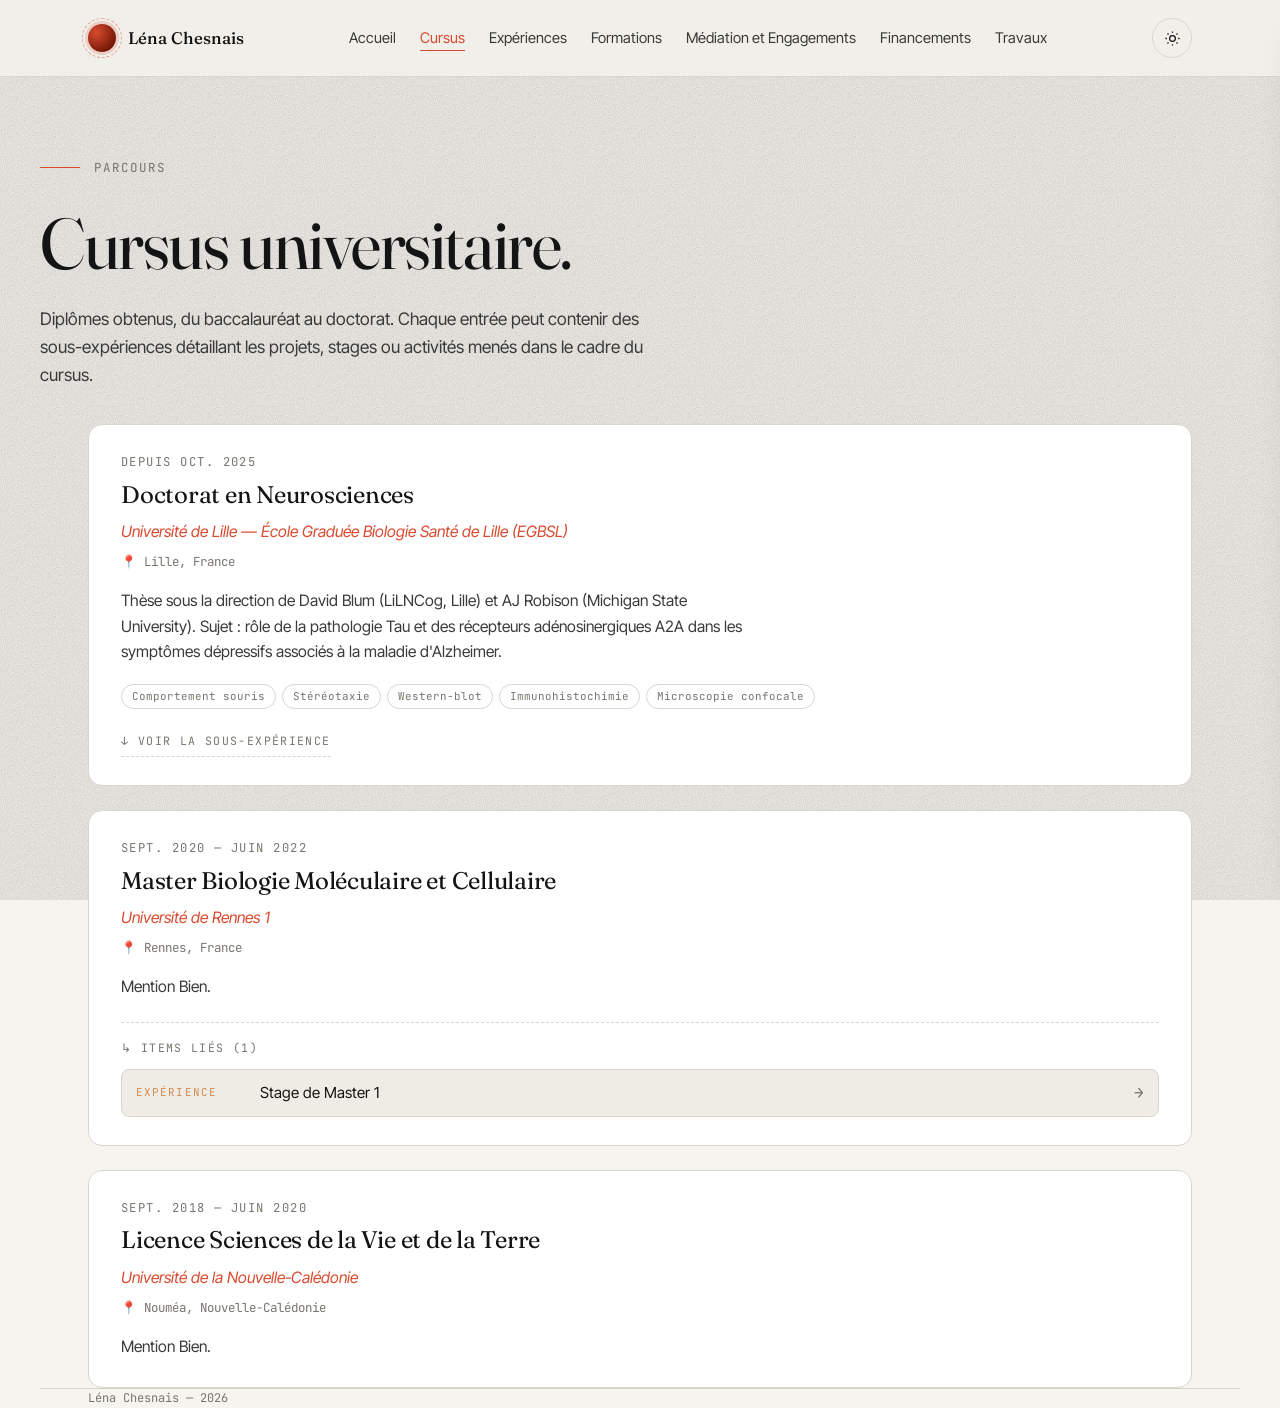
==== commit 09525d1a: "add footer" ====
--- a/cursus.html
+++ b/cursus.html
@@ -30,7 +30,6 @@
 
 <footer class="wrap">
   <div><span id="footName"></span> — <span id="footYear"></span></div>
-  <div class="admin-hint">↳ triple-clic le cercle pour éditer</div>
 </footer>
 
 <div id="adminUI"></div>
--- a/style.css
+++ b/style.css
@@ -223,7 +223,12 @@
   backdrop-filter: blur(6px);
 }
 .graph-legend-item { display: flex; align-items: center; gap: 8px; }
-.graph-legend-item .sw { width: 10px; height: 10px; border-radius: 50%; }
+.graph-legend-item .sw { width: 10px; height: 10px; border-radius: 50%; flex-shrink: 0; }
+.graph-legend-item .sw.box {
+  border-radius: 2px; background: var(--bg-elev);
+  border: 2px solid var(--ink); width: 11px; height: 11px;
+}
+.graph-legend hr { border: none; border-top: 1px dashed var(--line); margin: 4px 0; width: 100%; }
 
 .graph-hint {
   position: absolute; bottom: 14px; right: 18px;
@@ -232,14 +237,18 @@
 }
 
 /* Style des éléments du graphe */
-.node circle { transition: all var(--t) var(--ease); cursor: pointer; }
+.node .node-shape { transition: all var(--t) var(--ease); cursor: pointer; }
 .node text {
   font-family: "Inter Tight", sans-serif; font-size: 11px;
   pointer-events: none; user-select: none;
   fill: var(--ink); transition: all var(--t) var(--ease);
-}
-.node.dim circle, .node.dim text { opacity: .18; }
-.node.highlighted circle { stroke-width: 3; }
+  paint-order: stroke;
+  stroke: var(--bg-elev);
+  stroke-width: 3px;
+  stroke-linejoin: round;
+}
+.node.dim .node-shape, .node.dim text { opacity: .18; }
+.node.highlighted .node-shape { stroke-width: 3; }
 .link { stroke-opacity: .28; transition: stroke-opacity var(--t) var(--ease), stroke-width var(--t) var(--ease); }
 .link.dim { stroke-opacity: .05; }
 .link.highlighted { stroke-opacity: .9; stroke-width: 2; }
@@ -266,16 +275,25 @@
 .skill-card li {
   padding: 8px 0; border-bottom: 1px dashed var(--line);
   font-size: .92rem; color: var(--ink-soft);
-  display: flex; justify-content: space-between; align-items: center; gap: 10px;
+  display: flex; flex-direction: column; gap: 4px;
   cursor: pointer; transition: color var(--t-fast) var(--ease), padding-left var(--t-fast);
 }
 .skill-card li:last-child { border-bottom: none; }
 .skill-card li:hover { color: var(--accent); padding-left: 4px; }
 .skill-card li.highlighted { color: var(--accent); font-weight: 600; }
+.skill-card li .skill-line {
+  display: flex; justify-content: space-between; align-items: center; gap: 10px;
+}
+.skill-card li .skill-name { flex: 1; min-width: 0; }
 .skill-card li .level {
   font-family: "JetBrains Mono", monospace; font-size: .68rem; color: var(--muted);
-  text-transform: uppercase; letter-spacing: .1em;
-}
+  text-transform: uppercase; letter-spacing: .1em; flex-shrink: 0;
+}
+.skill-card li .skill-desc {
+  font-size: .78rem; color: var(--muted); line-height: 1.45;
+  font-style: italic;
+}
+.skill-card li:hover .skill-desc { color: var(--ink-soft); }
 
 /* ============================================================
    TIMELINE — EXPÉRIENCE & FORMATION
@@ -312,13 +330,15 @@
 .tl-skills { display: flex; flex-wrap: wrap; gap: 6px; }
 .tl-skills .chip {
   font-family: "JetBrains Mono", monospace; font-size: .68rem;
-  padding: 3px 8px; border: 1px solid var(--line); border-radius: 999px;
+  padding: 3px 10px; border: 1px solid var(--line); border-radius: 999px;
   color: var(--muted); cursor: pointer; transition: all var(--t-fast) var(--ease);
+  background: transparent; line-height: 1.5;
 }
 .tl-skills .chip:hover, .tl-skills .chip.highlighted {
   border-color: var(--accent); color: var(--accent);
   background: color-mix(in oklab, var(--accent) 8%, transparent);
 }
+.tl-skills button.chip { font: inherit; font-family: "JetBrains Mono", monospace; font-size: .68rem; }
 
 /* ============================================================
    PUBLICATIONS
@@ -507,6 +527,85 @@
   display: flex; justify-content: space-between; gap: 10px;
 }
 
+/* Modal détail compétence */
+.skill-modal {
+  position: fixed; inset: 0; z-index: 1500;
+  display: flex; align-items: center; justify-content: center;
+  padding: 24px; animation: skillModalIn .18s ease;
+}
+@keyframes skillModalIn { from { opacity: 0 } to { opacity: 1 } }
+.skill-modal-backdrop {
+  position: absolute; inset: 0;
+  background: color-mix(in oklab, var(--ink) 45%, transparent);
+  cursor: pointer; backdrop-filter: blur(2px);
+}
+.skill-modal-box {
+  position: relative; background: var(--bg-elev);
+  border: 1px solid var(--line); border-radius: var(--radius);
+  padding: 36px 32px 28px; max-width: 560px; width: 100%;
+  max-height: 82vh; overflow-y: auto;
+  box-shadow: var(--shadow);
+}
+.skill-modal-close {
+  position: absolute; top: 14px; right: 14px;
+  width: 32px; height: 32px; border-radius: 50%;
+  background: transparent; border: 1px solid var(--line);
+  color: var(--muted); cursor: pointer; font-size: 1.3rem; line-height: 1;
+  transition: all var(--t-fast) var(--ease);
+}
+.skill-modal-close:hover { color: var(--accent); border-color: var(--accent); }
+.skill-modal-cat {
+  font-family: "JetBrains Mono", monospace; font-size: .72rem;
+  text-transform: uppercase; letter-spacing: .12em;
+  color: var(--muted); margin-bottom: 10px;
+}
+.skill-modal-name {
+  font-family: "Fraunces", serif; font-size: clamp(1.6rem, 3.5vw, 2.1rem);
+  font-style: italic; color: var(--accent); margin-bottom: 14px; line-height: 1.15;
+}
+.skill-modal-level {
+  display: inline-block; padding: 4px 12px;
+  background: var(--surface); border: 1px solid var(--line);
+  border-radius: 999px; font-size: .78rem;
+  font-family: "JetBrains Mono", monospace;
+  color: var(--ink-soft); margin-bottom: 18px;
+}
+.skill-modal-desc {
+  color: var(--ink-soft); line-height: 1.6;
+  font-size: .96rem; margin-bottom: 24px;
+}
+.skill-modal-uses h4 {
+  font-family: "JetBrains Mono", monospace; font-size: .7rem;
+  text-transform: uppercase; letter-spacing: .14em;
+  color: var(--muted); margin-bottom: 12px;
+  padding-top: 18px; border-top: 1px dashed var(--line);
+}
+.skill-modal-uses ul { list-style: none; }
+.skill-modal-uses li { border-bottom: 1px dashed var(--line); }
+.skill-modal-uses li:last-child { border-bottom: none; }
+.skill-modal-uses li a {
+  display: grid; grid-template-columns: 110px 1fr;
+  gap: 14px; align-items: center;
+  padding: 10px 0; color: var(--ink); text-decoration: none;
+  transition: color var(--t-fast), padding-left var(--t-fast);
+}
+.skill-modal-uses li a:hover { color: var(--accent); padding-left: 4px; }
+.skill-modal-use-kind {
+  font-family: "JetBrains Mono", monospace; font-size: .68rem;
+  text-transform: uppercase; letter-spacing: .1em;
+  color: var(--muted);
+}
+.skill-modal-use-kind[data-link-kind="cursus"]      { color: #5b8fb9; }
+.skill-modal-use-kind[data-link-kind="experience"]  { color: #d4894e; }
+.skill-modal-use-kind[data-link-kind="formation"]   { color: #6fa86f; }
+.skill-modal-use-kind[data-link-kind="rayonnement"] { color: #c47a9c; }
+.skill-modal-use-kind[data-link-kind="financement"] { color: #c2a04a; }
+.skill-modal-use-kind[data-link-kind="publication"] { color: #8a72b8; }
+.skill-modal-use-title { font-size: .92rem; }
+@media (max-width: 600px) {
+  .skill-modal-uses li a { grid-template-columns: 1fr; gap: 2px; }
+}
+
 /* Toast */
 .toast {
   position: fixed; bottom: 24px; left: 50%; transform: translateX(-50%) translateY(100px);
@@ -588,6 +687,58 @@
   margin-top: 18px; padding-top: 18px; border-top: 1px solid var(--line);
   display: flex; flex-direction: column; gap: 16px;
 }
+[hidden] { display: none !important; }
+
+.entry-links {
+  margin-top: 22px; padding-top: 16px; border-top: 1px dashed var(--line);
+}
+.entry-links-label {
+  font-family: "JetBrains Mono", monospace; font-size: .72rem;
+  text-transform: uppercase; letter-spacing: .12em;
+  color: var(--muted); margin-bottom: 12px;
+}
+.entry-links-list { display: flex; flex-direction: column; gap: 8px; }
+.entry-link-card {
+  display: grid; grid-template-columns: 110px 1fr auto;
+  align-items: center; gap: 14px;
+  padding: 10px 14px;
+  background: var(--surface); border: 1px solid var(--line);
+  border-radius: var(--radius-sm);
+  text-decoration: none; color: var(--ink);
+  transition: all var(--t-fast) var(--ease);
+}
+.entry-link-card:hover {
+  border-color: var(--accent); transform: translateX(3px);
+  background: color-mix(in oklab, var(--accent) 5%, var(--surface));
+}
+.entry-link-kind {
+  font-family: "JetBrains Mono", monospace; font-size: .68rem;
+  text-transform: uppercase; letter-spacing: .1em;
+  color: var(--muted);
+}
+.entry-link-card[data-link-kind="cursus"]      .entry-link-kind { color: #5b8fb9; }
+.entry-link-card[data-link-kind="experience"]  .entry-link-kind { color: #d4894e; }
+.entry-link-card[data-link-kind="formation"]   .entry-link-kind { color: #6fa86f; }
+.entry-link-card[data-link-kind="rayonnement"] .entry-link-kind { color: #c47a9c; }
+.entry-link-card[data-link-kind="financement"] .entry-link-kind { color: #c2a04a; }
+.entry-link-card[data-link-kind="publication"] .entry-link-kind { color: #8a72b8; }
+.entry-link-title { font-size: .95rem; }
+.entry-link-arrow {
+  font-family: "JetBrains Mono", monospace; color: var(--muted);
+  transition: transform var(--t-fast), color var(--t-fast);
+}
+.entry-link-card:hover .entry-link-arrow { color: var(--accent); transform: translateX(4px); }
+
+.hash-flash { animation: hashFlash 2.4s ease; }
+@keyframes hashFlash {
+  0%, 100% { box-shadow: 0 0 0 0 transparent; }
+  15%, 55% { box-shadow: 0 0 0 4px color-mix(in oklab, var(--accent) 25%, transparent); }
+}
+
+@media (max-width: 600px) {
+  .entry-link-card { grid-template-columns: 1fr; gap: 4px; padding: 12px 14px; }
+  .entry-link-arrow { display: none; }
+}
 
 .subitem {
   background: var(--surface); border-radius: var(--radius-sm);
